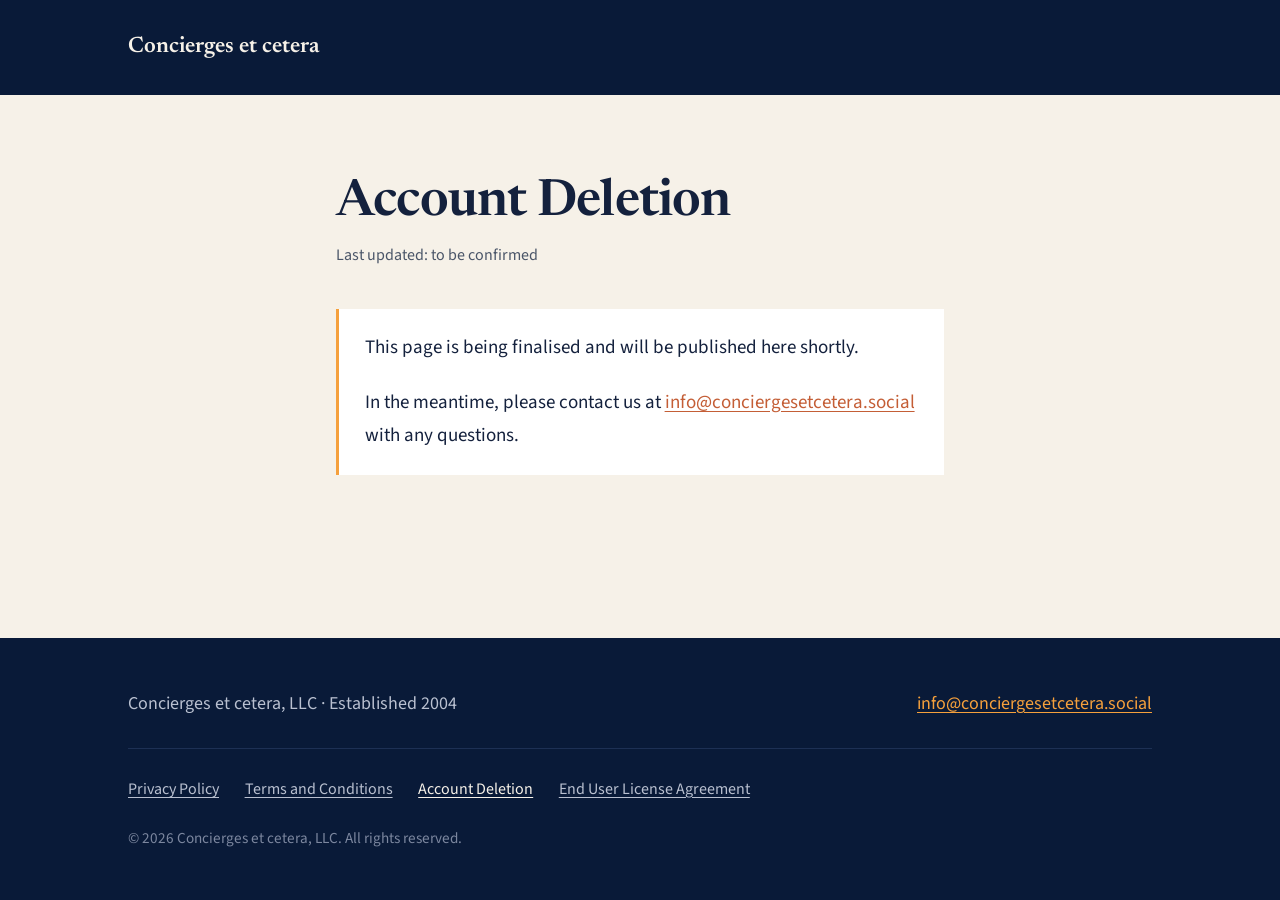
==== account-deletion/index.html @ a3c298a4 "Add legal pages: Privacy Policy, Terms and Conditions, Account Deletion, and End User License Agreem" ====
<!DOCTYPE html>
<html lang="en">
<head>
<meta charset="utf-8">
<meta name="viewport" content="width=device-width, initial-scale=1">
<title>Account Deletion — Concierges et cetera</title>
<meta name="description" content="How to delete your Boomers Thrive65 account and the data associated with it.">
<link rel="canonical" href="https://conciergesetcetera.social/account-deletion/">
<!-- PLACEHOLDER: remove this noindex line when the final content goes in. -->
<meta name="robots" content="noindex">

<link rel="icon" href="/assets/favicon.ico" sizes="any">
<link rel="icon" href="/assets/favicon-32.png" type="image/png">
<link rel="apple-touch-icon" href="/assets/apple-touch-icon.png">

<link rel="preconnect" href="https://fonts.googleapis.com">
<link rel="preconnect" href="https://fonts.gstatic.com" crossorigin>
<link href="https://fonts.googleapis.com/css2?family=Newsreader:opsz,wght@6..72,600&family=Source+Sans+3:wght@400;600;700&display=swap" rel="stylesheet">
<link rel="stylesheet" href="/assets/legal.css">
</head>
<body>

<header class="site-head">
  <div class="wrap"><a href="/">Concierges et cetera</a></div>
</header>

<main class="doc">
  <div class="wrap doc-inner">
    <h1>Account Deletion</h1>
    <p class="updated">Last updated: to be confirmed</p>

    <!-- ============ PLACEHOLDER — replace this block with the final content ============ -->
    <div class="pending">
      <p>This page is being finalised and will be published here shortly.</p>
      <p>In the meantime, please contact us at
         <a href="mailto:info@conciergesetcetera.social">info@conciergesetcetera.social</a> with any questions.</p>
    </div>
    <!-- ================================ END PLACEHOLDER ================================ -->

  </div>
</main>

<footer>
  <div class="wrap">
    <div class="foot-main">
      <div>Concierges et cetera, LLC &middot; Established 2004</div>
      <div><a href="mailto:info@conciergesetcetera.social">info@conciergesetcetera.social</a></div>
    </div>
    <ul class="legal-links">
        <li><a href="/privacy-policy/">Privacy Policy</a></li>
        <li><a href="/terms-and-conditions/">Terms and Conditions</a></li>
        <li><a href="/account-deletion/" aria-current="page">Account Deletion</a></li>
        <li><a href="/eula/">End User License Agreement</a></li>
    </ul>
    <div class="fine">&copy; <span id="yr">2026</span> Concierges et cetera, LLC. All rights reserved.</div>
  </div>
</footer>

<script>document.getElementById('yr').textContent = new Date().getFullYear();</script>
</body>
</html>
---- assets/legal.css ----
/* Shared styles for the policy pages. Colours match index.html. */
:root{
  --navy:#091A38; --navy-line:#1D3054; --amber:#F5A03C; --rust:#C45E36;
  --cream:#F6F1E8; --stone:#B9C0D0; --ink:#14213D; --ink-soft:#4A5568;
  --pad:clamp(1.5rem, 5vw, 4rem);
}
*,*::before,*::after{ box-sizing:border-box; }
html{ -webkit-text-size-adjust:100%; }
body{
  margin:0; background:var(--cream); color:var(--ink);
  font-family:"Source Sans 3", system-ui, -apple-system, "Segoe UI", sans-serif;
  font-size:1.1875rem; line-height:1.75; -webkit-font-smoothing:antialiased;
  /* keep the footer at the bottom when a page is short */
  min-height:100vh; display:flex; flex-direction:column;
}
main{ flex:1; }
a{ color:var(--rust); text-underline-offset:3px; }
:focus-visible{ outline:3px solid var(--amber); outline-offset:3px; border-radius:2px; }
.wrap{ width:min(72rem, 100%); margin-inline:auto; padding-inline:var(--pad); }

/* Header */
.site-head{ background:var(--navy); padding-block:1.4rem; }
.site-head a{
  display:inline-block; padding-block:.35rem;
  font-family:Newsreader, Georgia, serif; font-weight:600;
  font-size:1.4rem; color:var(--cream); text-decoration:none;
}

/* Document body — sized for long legal text */
.doc{ padding-block:clamp(3rem, 8vw, 5rem) clamp(4rem, 10vw, 6rem); }
.doc-inner{ max-width:46rem; }
.doc h1{
  font-family:Newsreader, Georgia, serif; font-weight:600;
  font-size:clamp(2.2rem, 5vw, 3.2rem); line-height:1.1;
  letter-spacing:-.015em; margin:0 0 .6rem;
}
.doc .updated{ color:var(--ink-soft); font-size:1rem; margin:0 0 2.5rem; }
.doc h2{
  font-family:Newsreader, Georgia, serif; font-weight:600;
  font-size:1.6rem; line-height:1.2; margin:2.75rem 0 .75rem;
}
.doc h3{ font-size:1.2rem; font-weight:700; margin:2rem 0 .5rem; }
.doc p, .doc li{ max-width:65ch; }
.doc p{ margin:0 0 1.1em; }
.doc ul, .doc ol{ padding-left:1.3rem; margin:0 0 1.2em; }
.doc li{ margin-bottom:.4em; }
.doc table{ width:100%; border-collapse:collapse; margin:1rem 0 1.5rem; font-size:1rem; }
.doc th, .doc td{ text-align:left; padding:.6rem .75rem; border-bottom:1px solid rgba(20,33,61,.15); vertical-align:top; }
.doc .table-scroll{ overflow-x:auto; }

/* Placeholder notice — delete with the placeholder text */
.pending{
  background:#fff; border-left:3px solid var(--amber);
  padding:1.4rem 1.6rem; margin:0; max-width:46rem;
}
.pending p:last-child{ margin-bottom:0; }

/* Footer */
footer{ background:var(--navy); color:var(--stone); padding-block:2.75rem 3rem; }
.foot-main{
  display:flex; flex-wrap:wrap; justify-content:space-between; align-items:baseline;
  gap:.75rem 2rem; font-size:1.125rem;
}
footer a{ color:var(--amber); display:inline-block; padding-block:.4rem; }
.legal-links{
  display:flex; flex-wrap:wrap; gap:.25rem 1.6rem;
  list-style:none; margin:1.4rem 0 0; padding:1.2rem 0 0;
  border-top:1px solid var(--navy-line); font-size:1rem;
}
.legal-links a{ color:var(--stone); }
.legal-links a:hover, .legal-links a[aria-current="page"]{ color:var(--cream); }
.fine{ margin-top:1rem; font-size:.95rem; color:#7C879F; }
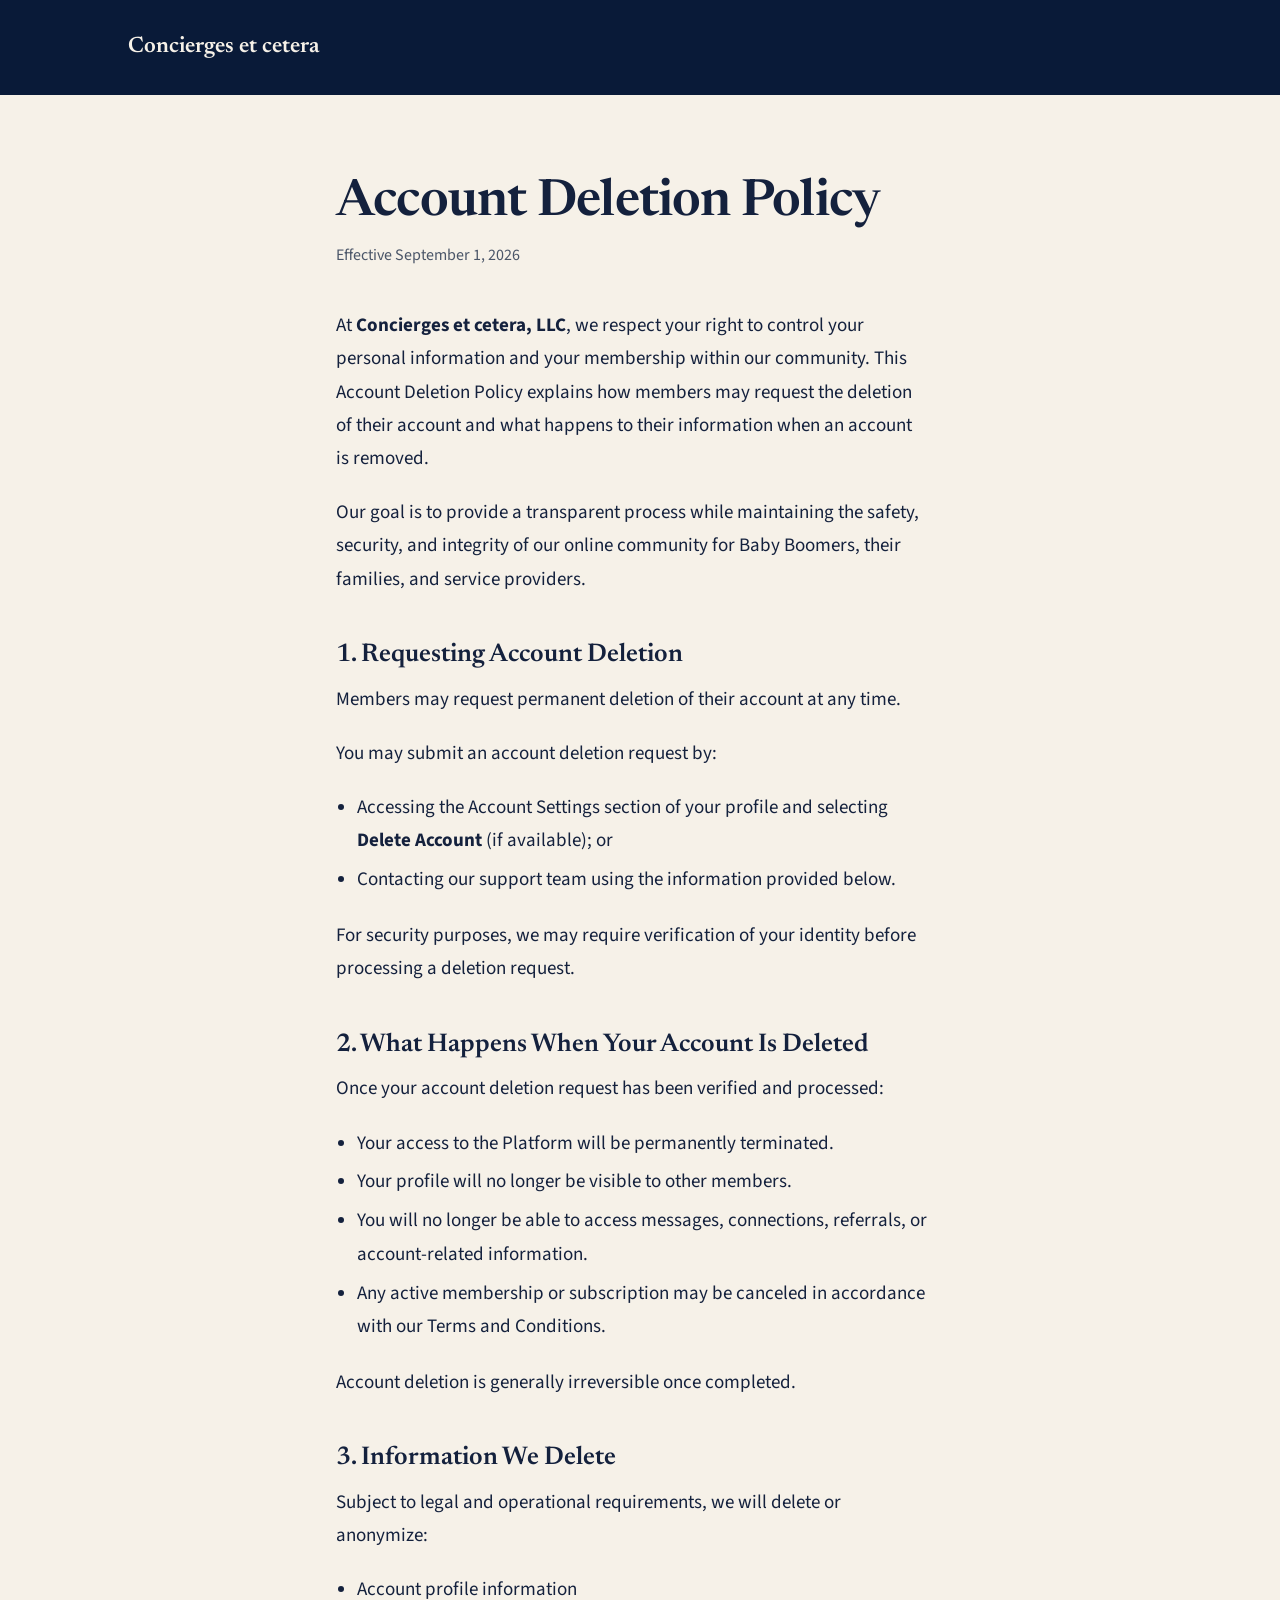
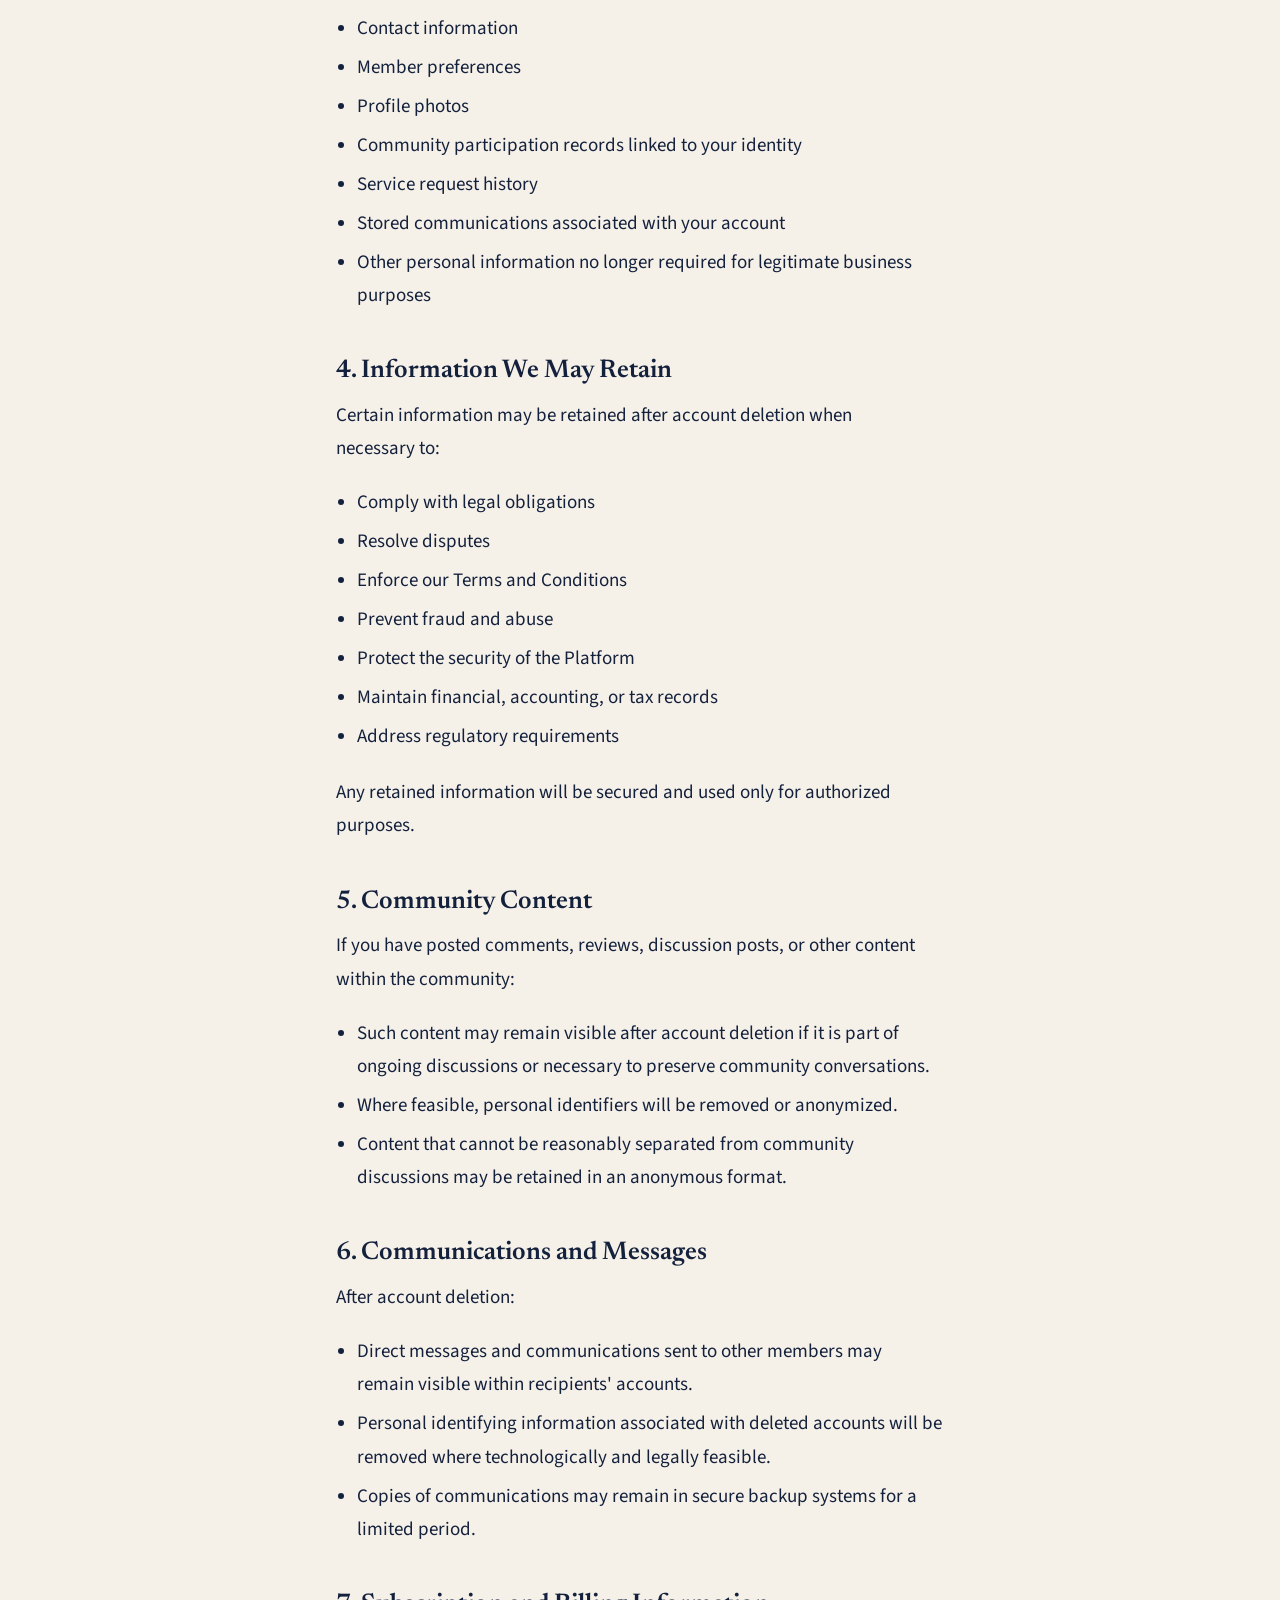
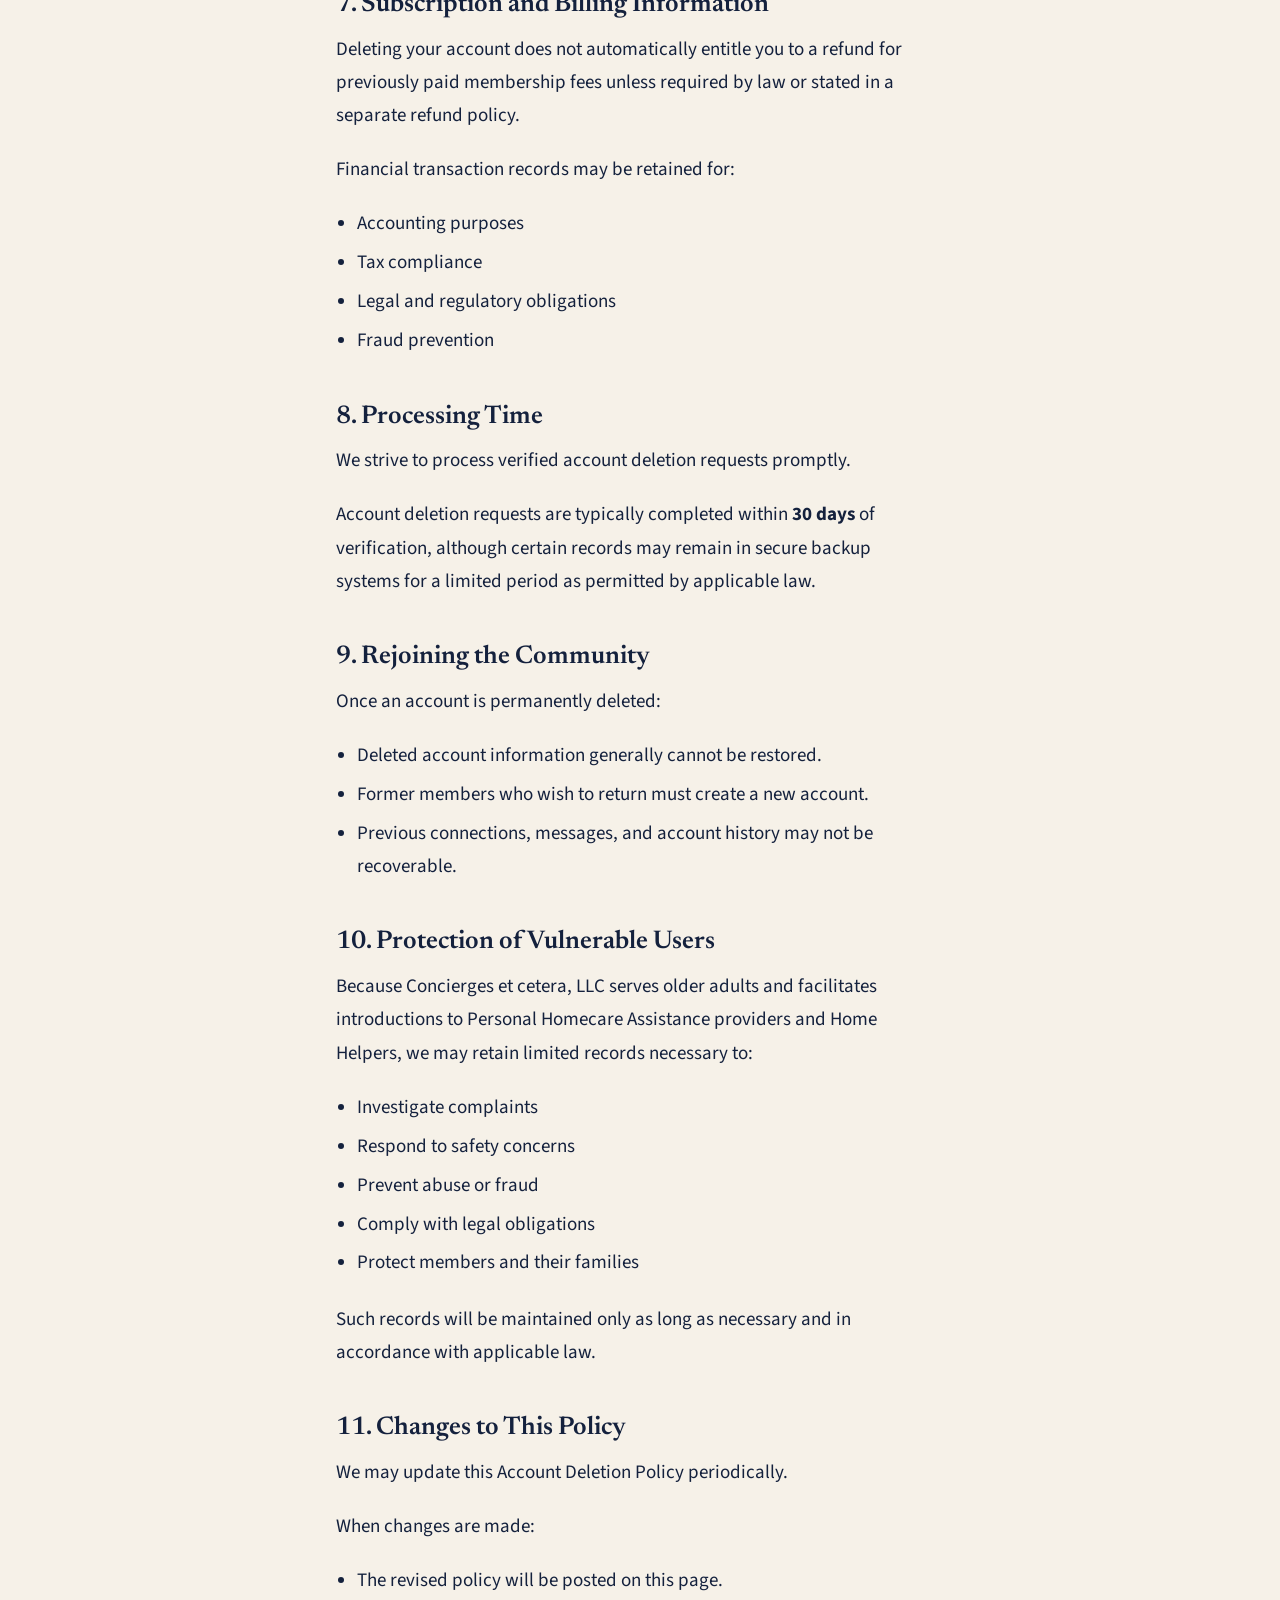
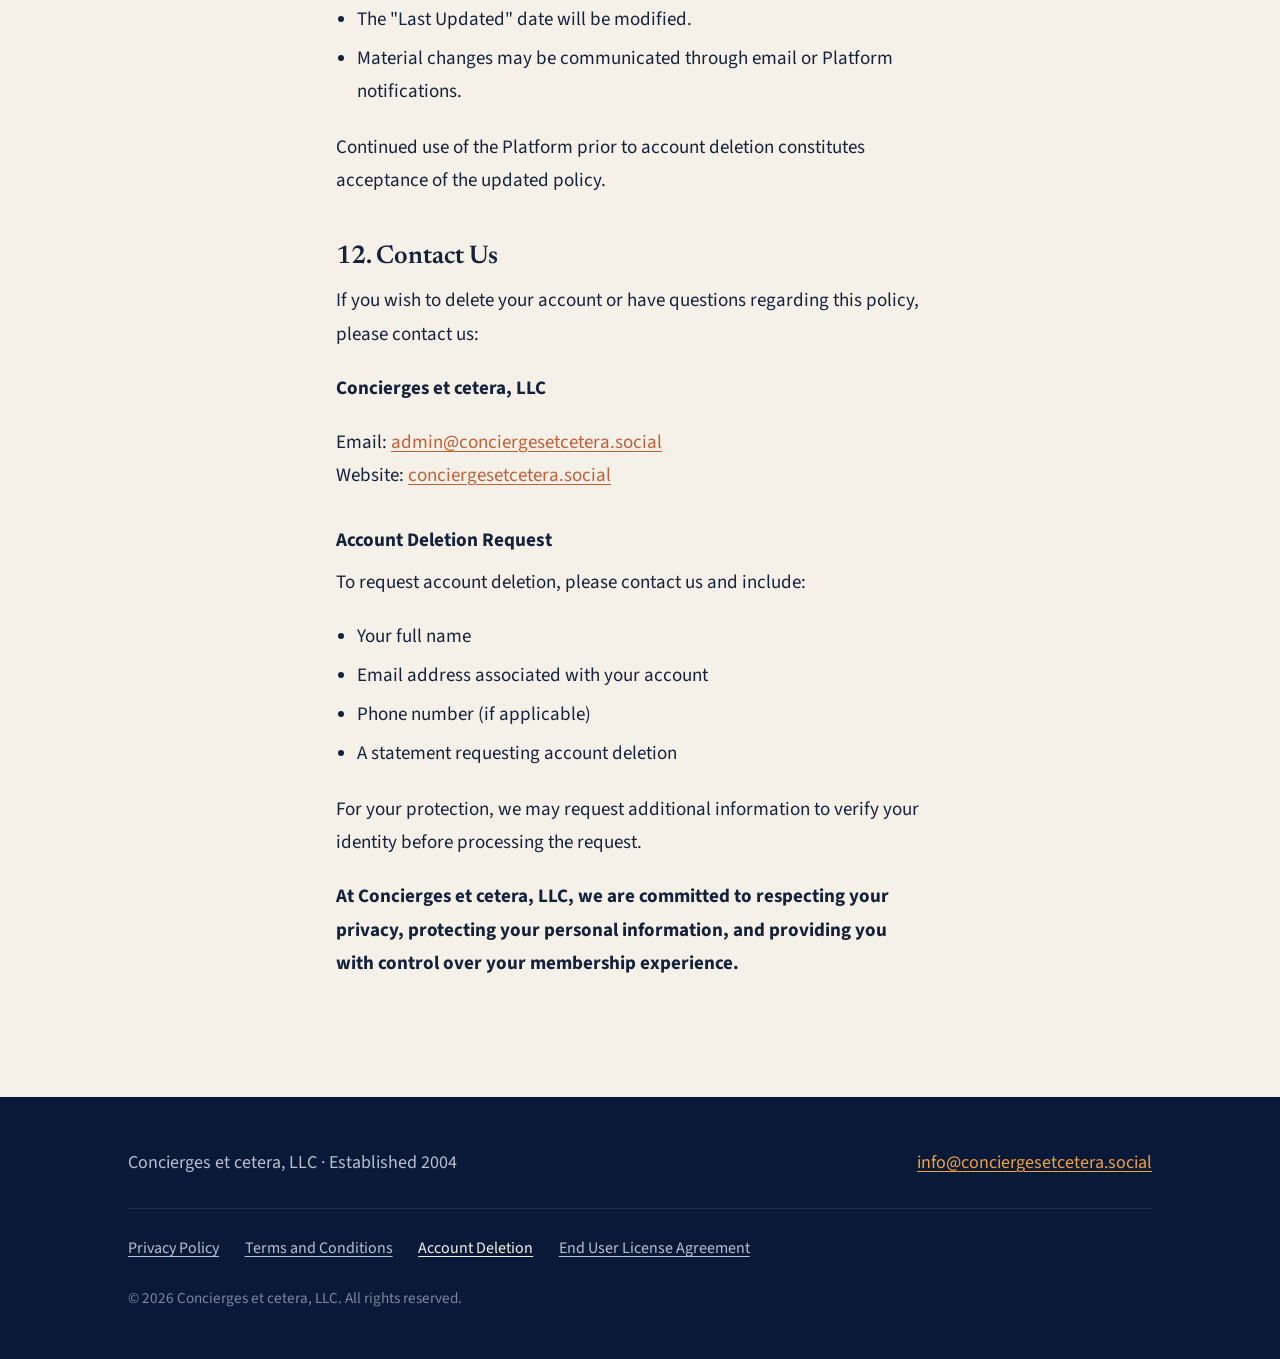
==== commit c852499d: "Update legal documents and styles for Concierges et cetera platform - Revised the End User License A" ====
--- a/account-deletion/index.html
+++ b/account-deletion/index.html
@@ -3,11 +3,9 @@
 <head>
 <meta charset="utf-8">
 <meta name="viewport" content="width=device-width, initial-scale=1">
-<title>Account Deletion — Concierges et cetera</title>
+<title>Account Deletion Policy — Concierges et cetera</title>
 <meta name="description" content="How to delete your Boomers Thrive65 account and the data associated with it.">
 <link rel="canonical" href="https://conciergesetcetera.social/account-deletion/">
-<!-- PLACEHOLDER: remove this noindex line when the final content goes in. -->
-<meta name="robots" content="noindex">
 
 <link rel="icon" href="/assets/favicon.ico" sizes="any">
 <link rel="icon" href="/assets/favicon-32.png" type="image/png">
@@ -26,16 +24,118 @@
 
 <main class="doc">
   <div class="wrap doc-inner">
-    <h1>Account Deletion</h1>
-    <p class="updated">Last updated: to be confirmed</p>
+    <h1>Account Deletion Policy</h1>
+    <p class="updated">Effective September 1, 2026</p>
 
-    <!-- ============ PLACEHOLDER — replace this block with the final content ============ -->
-    <div class="pending">
-      <p>This page is being finalised and will be published here shortly.</p>
-      <p>In the meantime, please contact us at
-         <a href="mailto:info@conciergesetcetera.social">info@conciergesetcetera.social</a> with any questions.</p>
-    </div>
-    <!-- ================================ END PLACEHOLDER ================================ -->
+    <p>At <strong>Concierges et cetera, LLC</strong>, we respect your right to control your personal information and your membership within our community. This Account Deletion Policy explains how members may request the deletion of their account and what happens to their information when an account is removed.</p>
+<p>Our goal is to provide a transparent process while maintaining the safety, security, and integrity of our online community for Baby Boomers, their families, and service providers.</p>
+<h2>1. Requesting Account Deletion</h2>
+<p>Members may request permanent deletion of their account at any time.</p>
+<p>You may submit an account deletion request by:</p>
+<ul>
+<li><p>Accessing the Account Settings section of your profile and selecting <strong>Delete Account</strong> (if available); or</p></li>
+<li><p>Contacting our support team using the information provided below.</p></li>
+</ul>
+<p>For security purposes, we may require verification of your identity before processing a deletion request.</p>
+<h2>2. What Happens When Your Account Is Deleted</h2>
+<p>Once your account deletion request has been verified and processed:</p>
+<ul>
+<li><p>Your access to the Platform will be permanently terminated.</p></li>
+<li><p>Your profile will no longer be visible to other members.</p></li>
+<li><p>You will no longer be able to access messages, connections, referrals, or account-related information.</p></li>
+<li><p>Any active membership or subscription may be canceled in accordance with our Terms and Conditions.</p></li>
+</ul>
+<p>Account deletion is generally irreversible once completed.</p>
+<h2>3. Information We Delete</h2>
+<p>Subject to legal and operational requirements, we will delete or anonymize:</p>
+<ul>
+<li><p>Account profile information</p></li>
+<li><p>Contact information</p></li>
+<li><p>Member preferences</p></li>
+<li><p>Profile photos</p></li>
+<li><p>Community participation records linked to your identity</p></li>
+<li><p>Service request history</p></li>
+<li><p>Stored communications associated with your account</p></li>
+<li><p>Other personal information no longer required for legitimate business purposes</p></li>
+</ul>
+<h2>4. Information We May Retain</h2>
+<p>Certain information may be retained after account deletion when necessary to:</p>
+<ul>
+<li><p>Comply with legal obligations</p></li>
+<li><p>Resolve disputes</p></li>
+<li><p>Enforce our Terms and Conditions</p></li>
+<li><p>Prevent fraud and abuse</p></li>
+<li><p>Protect the security of the Platform</p></li>
+<li><p>Maintain financial, accounting, or tax records</p></li>
+<li><p>Address regulatory requirements</p></li>
+</ul>
+<p>Any retained information will be secured and used only for authorized purposes.</p>
+<h2>5. Community Content</h2>
+<p>If you have posted comments, reviews, discussion posts, or other content within the community:</p>
+<ul>
+<li><p>Such content may remain visible after account deletion if it is part of ongoing discussions or necessary to preserve community conversations.</p></li>
+<li><p>Where feasible, personal identifiers will be removed or anonymized.</p></li>
+<li><p>Content that cannot be reasonably separated from community discussions may be retained in an anonymous format.</p></li>
+</ul>
+<h2>6. Communications and Messages</h2>
+<p>After account deletion:</p>
+<ul>
+<li><p>Direct messages and communications sent to other members may remain visible within recipients' accounts.</p></li>
+<li><p>Personal identifying information associated with deleted accounts will be removed where technologically and legally feasible.</p></li>
+<li><p>Copies of communications may remain in secure backup systems for a limited period.</p></li>
+</ul>
+<h2>7. Subscription and Billing Information</h2>
+<p>Deleting your account does not automatically entitle you to a refund for previously paid membership fees unless required by law or stated in a separate refund policy.</p>
+<p>Financial transaction records may be retained for:</p>
+<ul>
+<li><p>Accounting purposes</p></li>
+<li><p>Tax compliance</p></li>
+<li><p>Legal and regulatory obligations</p></li>
+<li><p>Fraud prevention</p></li>
+</ul>
+<h2>8. Processing Time</h2>
+<p>We strive to process verified account deletion requests promptly.</p>
+<p>Account deletion requests are typically completed within <strong>30 days</strong> of verification, although certain records may remain in secure backup systems for a limited period as permitted by applicable law.</p>
+<h2>9. Rejoining the Community</h2>
+<p>Once an account is permanently deleted:</p>
+<ul>
+<li><p>Deleted account information generally cannot be restored.</p></li>
+<li><p>Former members who wish to return must create a new account.</p></li>
+<li><p>Previous connections, messages, and account history may not be recoverable.</p></li>
+</ul>
+<h2>10. Protection of Vulnerable Users</h2>
+<p>Because Concierges et cetera, LLC serves older adults and facilitates introductions to Personal Homecare Assistance providers and Home Helpers, we may retain limited records necessary to:</p>
+<ul>
+<li><p>Investigate complaints</p></li>
+<li><p>Respond to safety concerns</p></li>
+<li><p>Prevent abuse or fraud</p></li>
+<li><p>Comply with legal obligations</p></li>
+<li><p>Protect members and their families</p></li>
+</ul>
+<p>Such records will be maintained only as long as necessary and in accordance with applicable law.</p>
+<h2>11. Changes to This Policy</h2>
+<p>We may update this Account Deletion Policy periodically.</p>
+<p>When changes are made:</p>
+<ul>
+<li><p>The revised policy will be posted on this page.</p></li>
+<li><p>The "Last Updated" date will be modified.</p></li>
+<li><p>Material changes may be communicated through email or Platform notifications.</p></li>
+</ul>
+<p>Continued use of the Platform prior to account deletion constitutes acceptance of the updated policy.</p>
+<h2>12. Contact Us</h2>
+<p>If you wish to delete your account or have questions regarding this policy, please contact us:</p>
+<p><strong>Concierges et cetera, LLC</strong></p>
+<p>Email: <a href="mailto:admin@conciergesetcetera.social">admin@conciergesetcetera.social</a><br/>Website: <a href="https://conciergesetcetera.social/">conciergesetcetera.social</a></p>
+<h3>Account Deletion Request</h3>
+<p>To request account deletion, please contact us and include:</p>
+<ul>
+<li><p>Your full name</p></li>
+<li><p>Email address associated with your account</p></li>
+<li><p>Phone number (if applicable)</p></li>
+<li><p>A statement requesting account deletion</p></li>
+</ul>
+<p>For your protection, we may request additional information to verify your identity before processing the request.</p>
+<p><strong>At Concierges et cetera, LLC, we are committed to respecting your privacy, protecting your personal information, and providing you with control over your membership experience.</strong></p>
 
   </div>
 </main>
@@ -58,4 +158,4 @@
 
 <script>document.getElementById('yr').textContent = new Date().getFullYear();</script>
 </body>
-</html>
+</html>
--- a/assets/legal.css
+++ b/assets/legal.css
@@ -43,7 +43,8 @@
 .doc p, .doc li{ max-width:65ch; }
 .doc p{ margin:0 0 1.1em; }
 .doc ul, .doc ol{ padding-left:1.3rem; margin:0 0 1.2em; }
-.doc li{ margin-bottom:.4em; }
+.doc li{ margin-bottom:.3em; }
+.doc li > p{ margin:0; }        /* Word exports list items as paragraphs */
 .doc table{ width:100%; border-collapse:collapse; margin:1rem 0 1.5rem; font-size:1rem; }
 .doc th, .doc td{ text-align:left; padding:.6rem .75rem; border-bottom:1px solid rgba(20,33,61,.15); vertical-align:top; }
 .doc .table-scroll{ overflow-x:auto; }
@@ -69,4 +70,4 @@
 }
 .legal-links a{ color:var(--stone); }
 .legal-links a:hover, .legal-links a[aria-current="page"]{ color:var(--cream); }
-.fine{ margin-top:1rem; font-size:.95rem; color:#7C879F; }
+.fine{ margin-top:1rem; font-size:.95rem; color:#7C879F; }
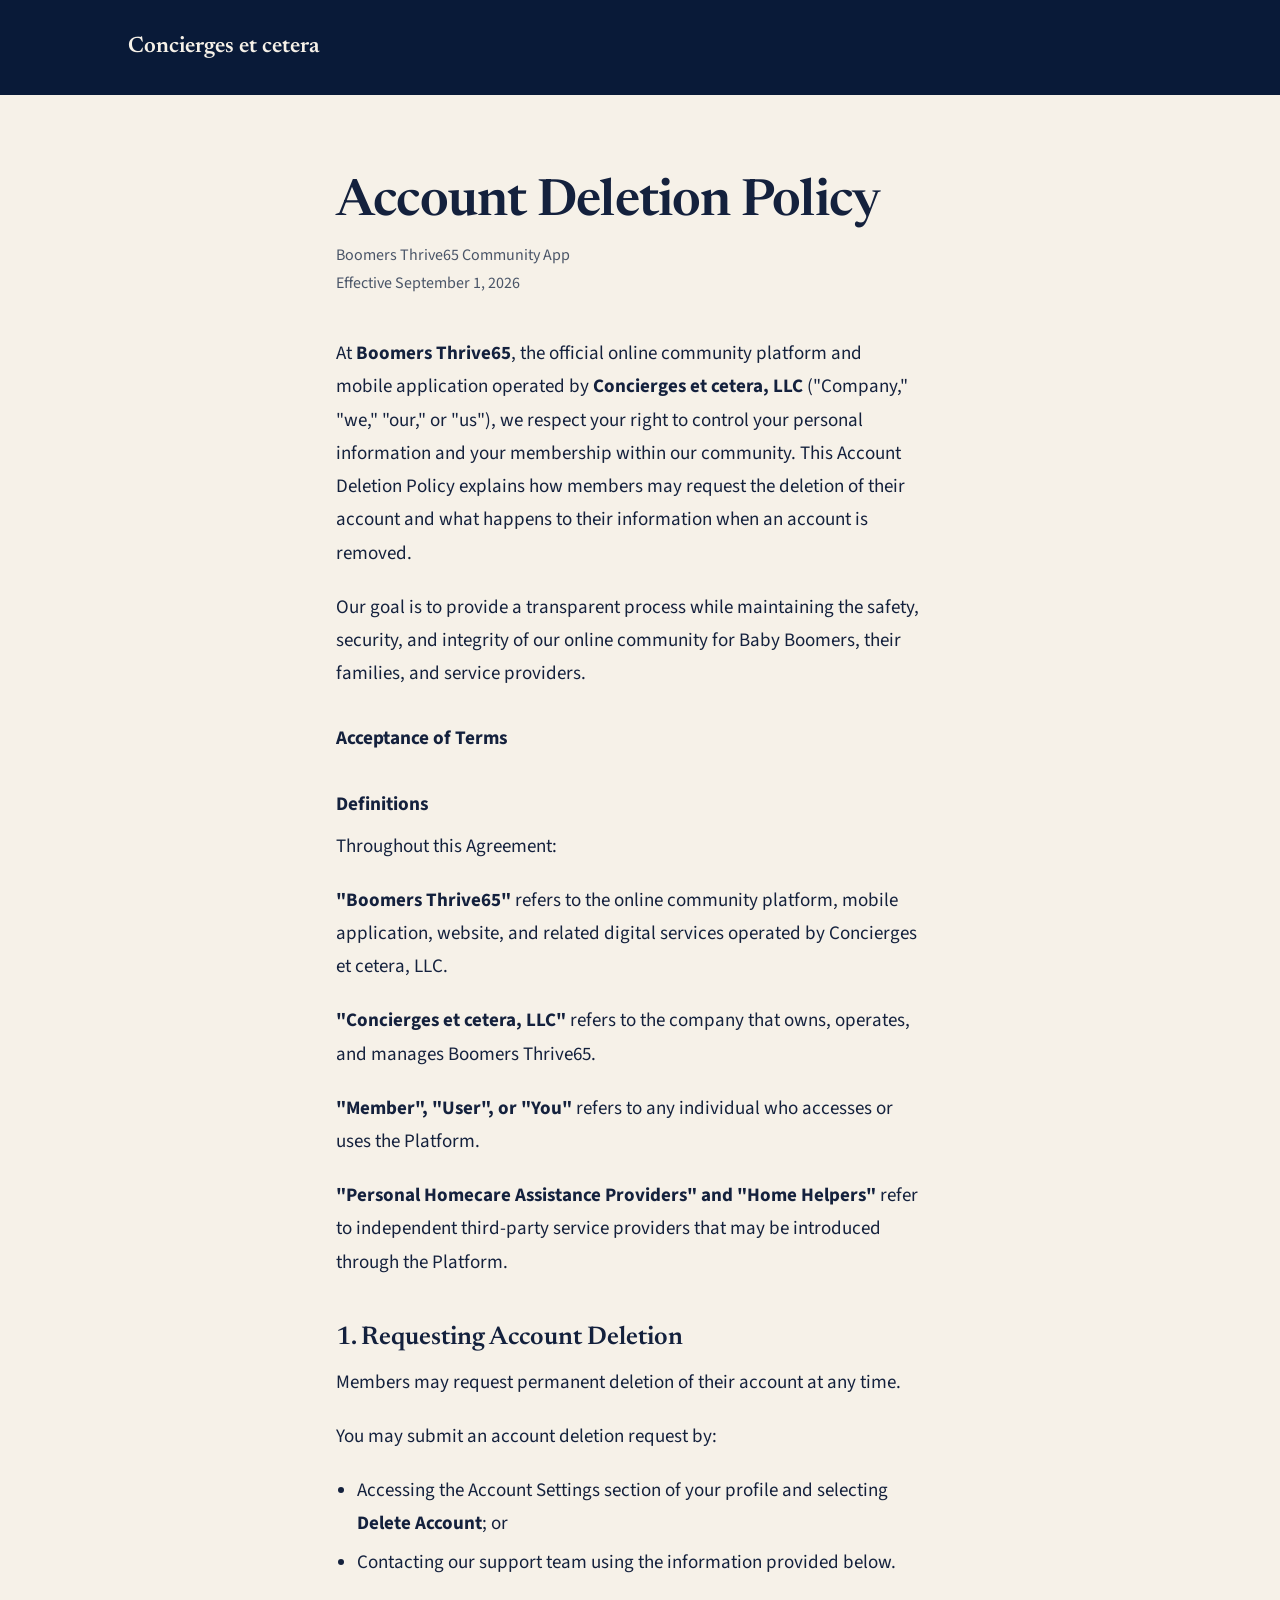
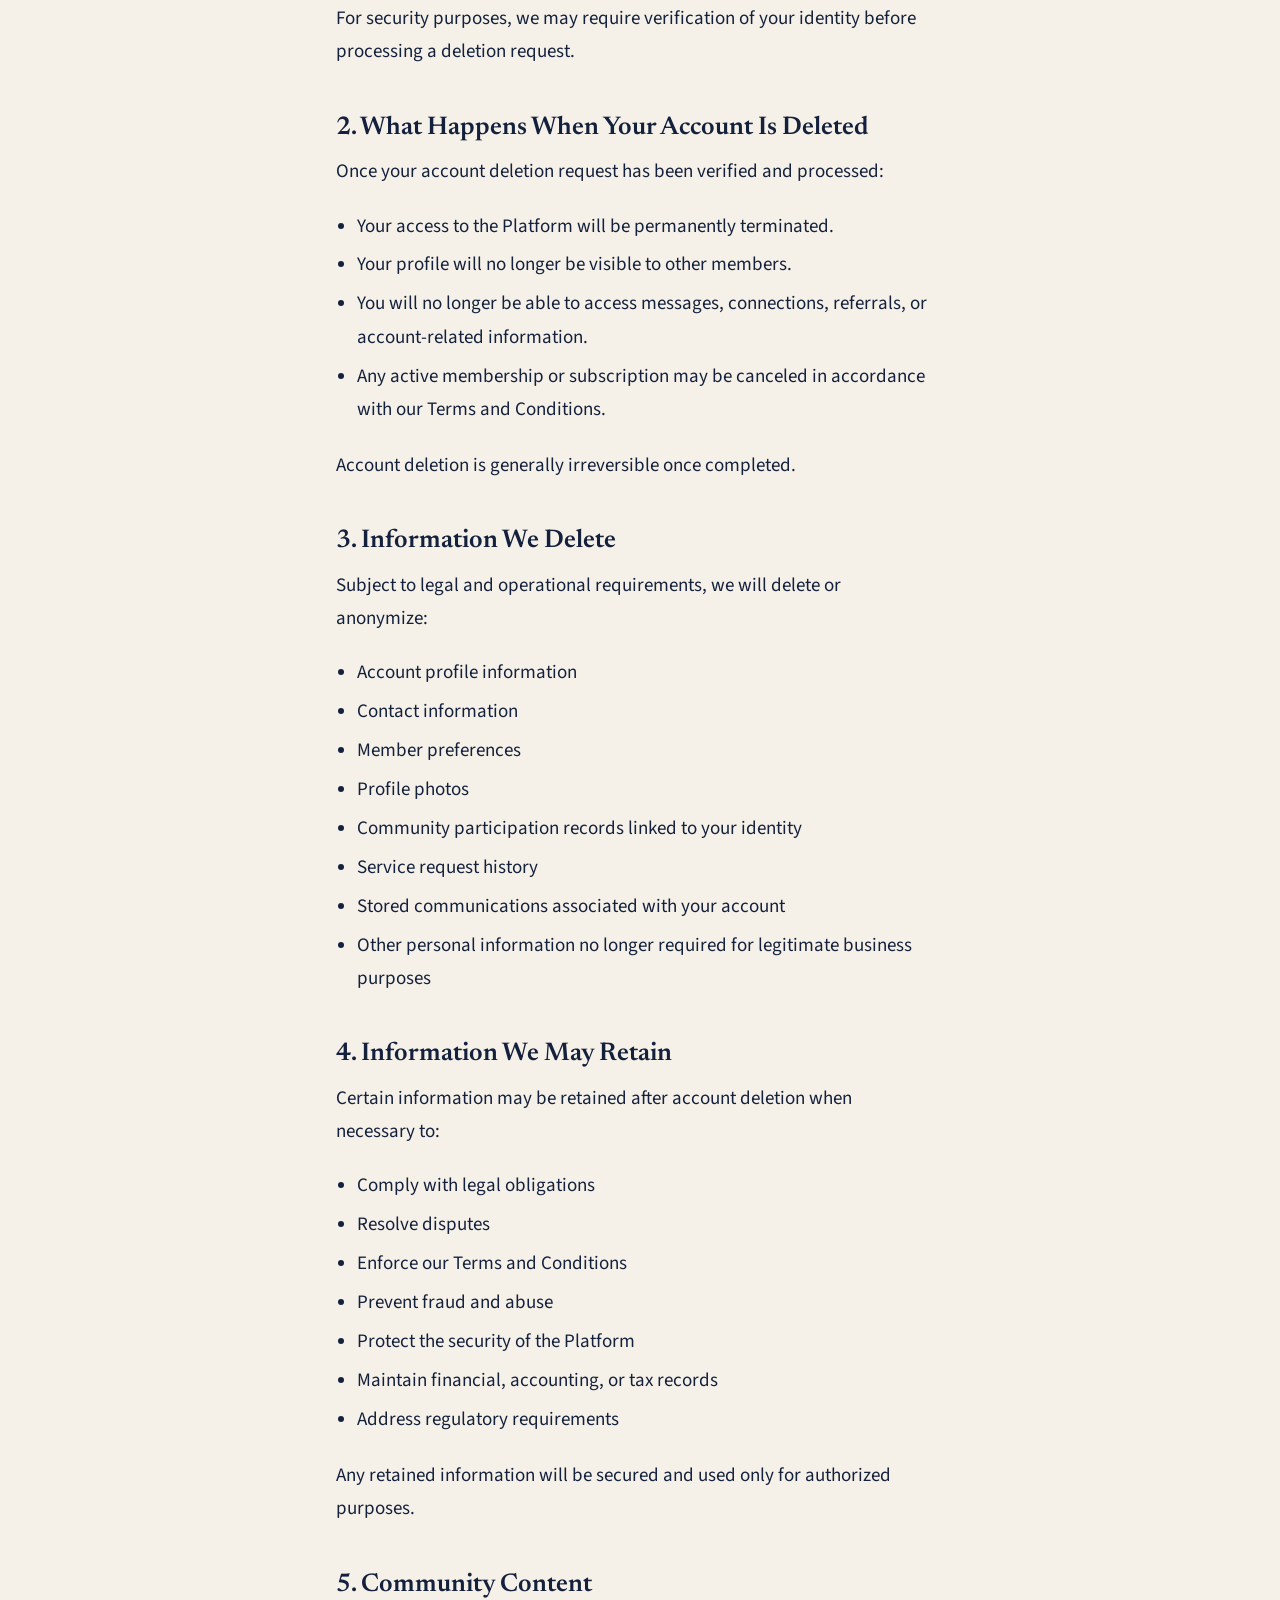
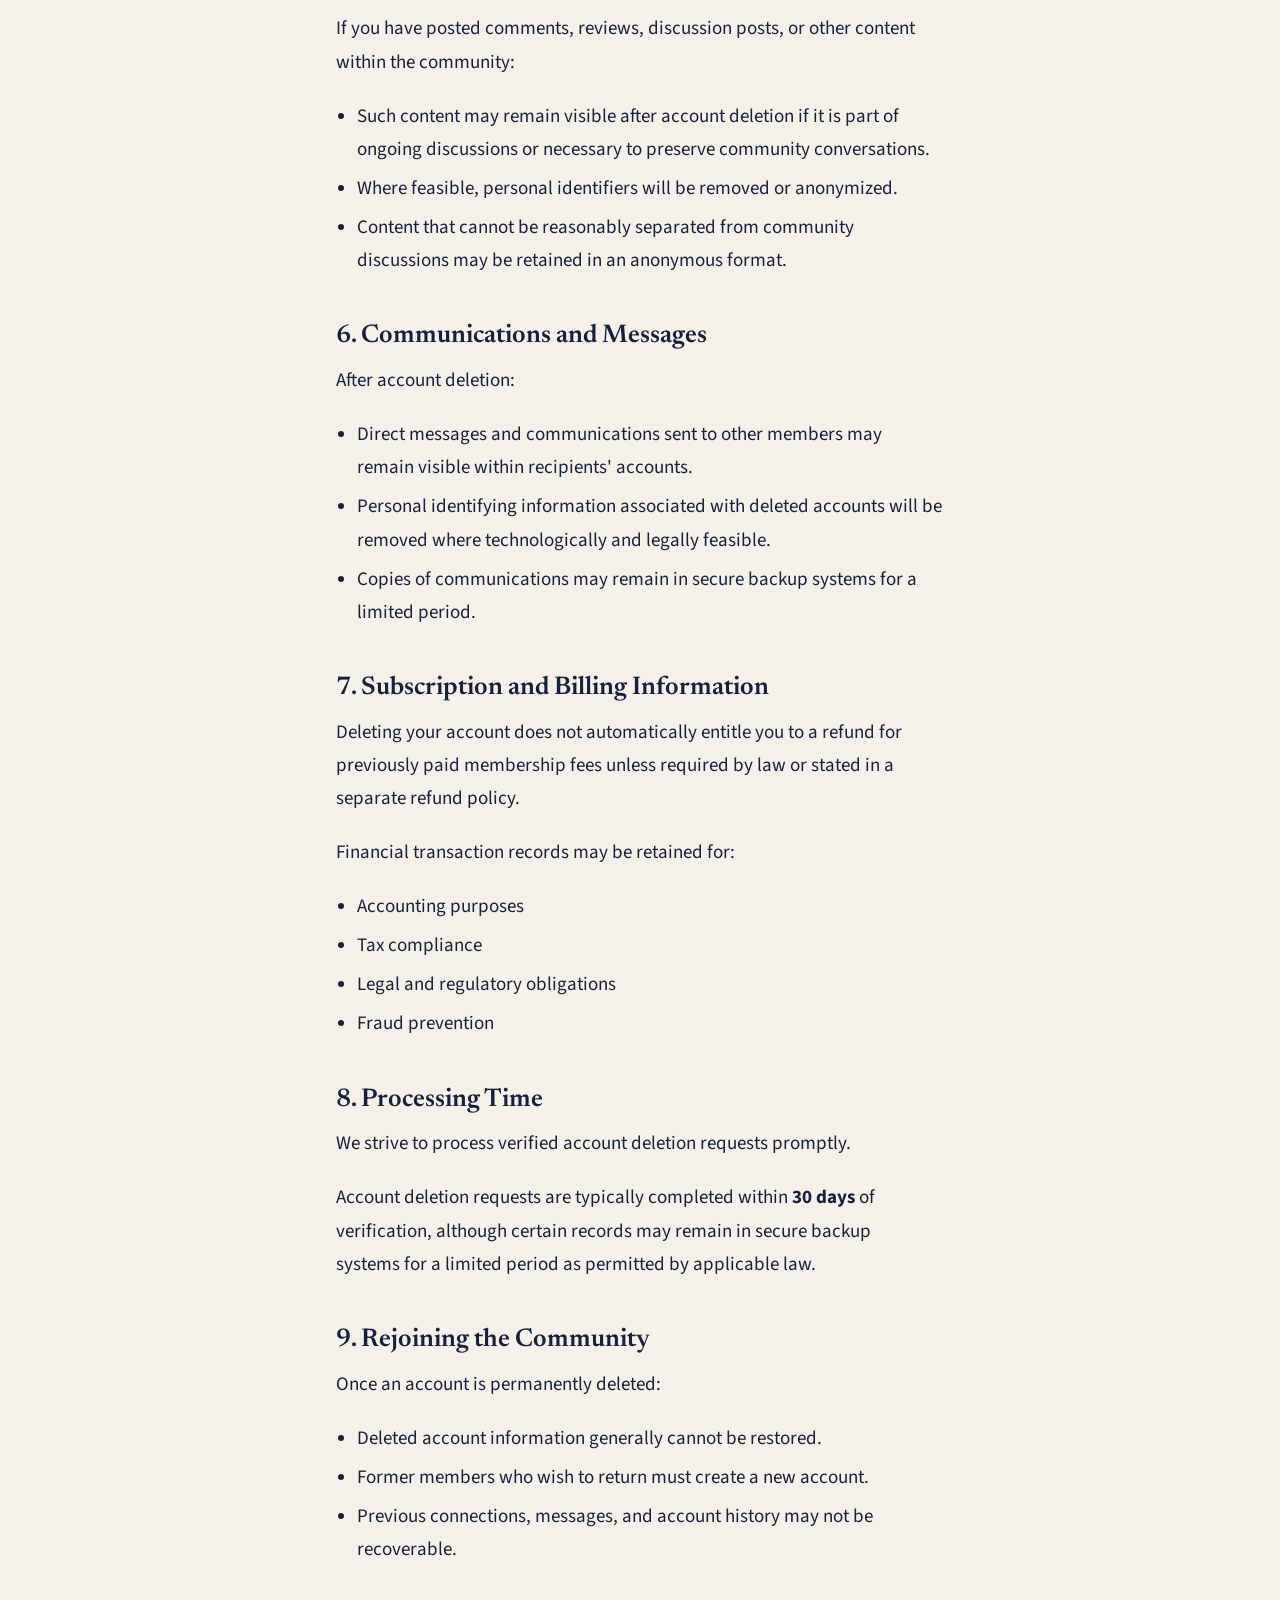
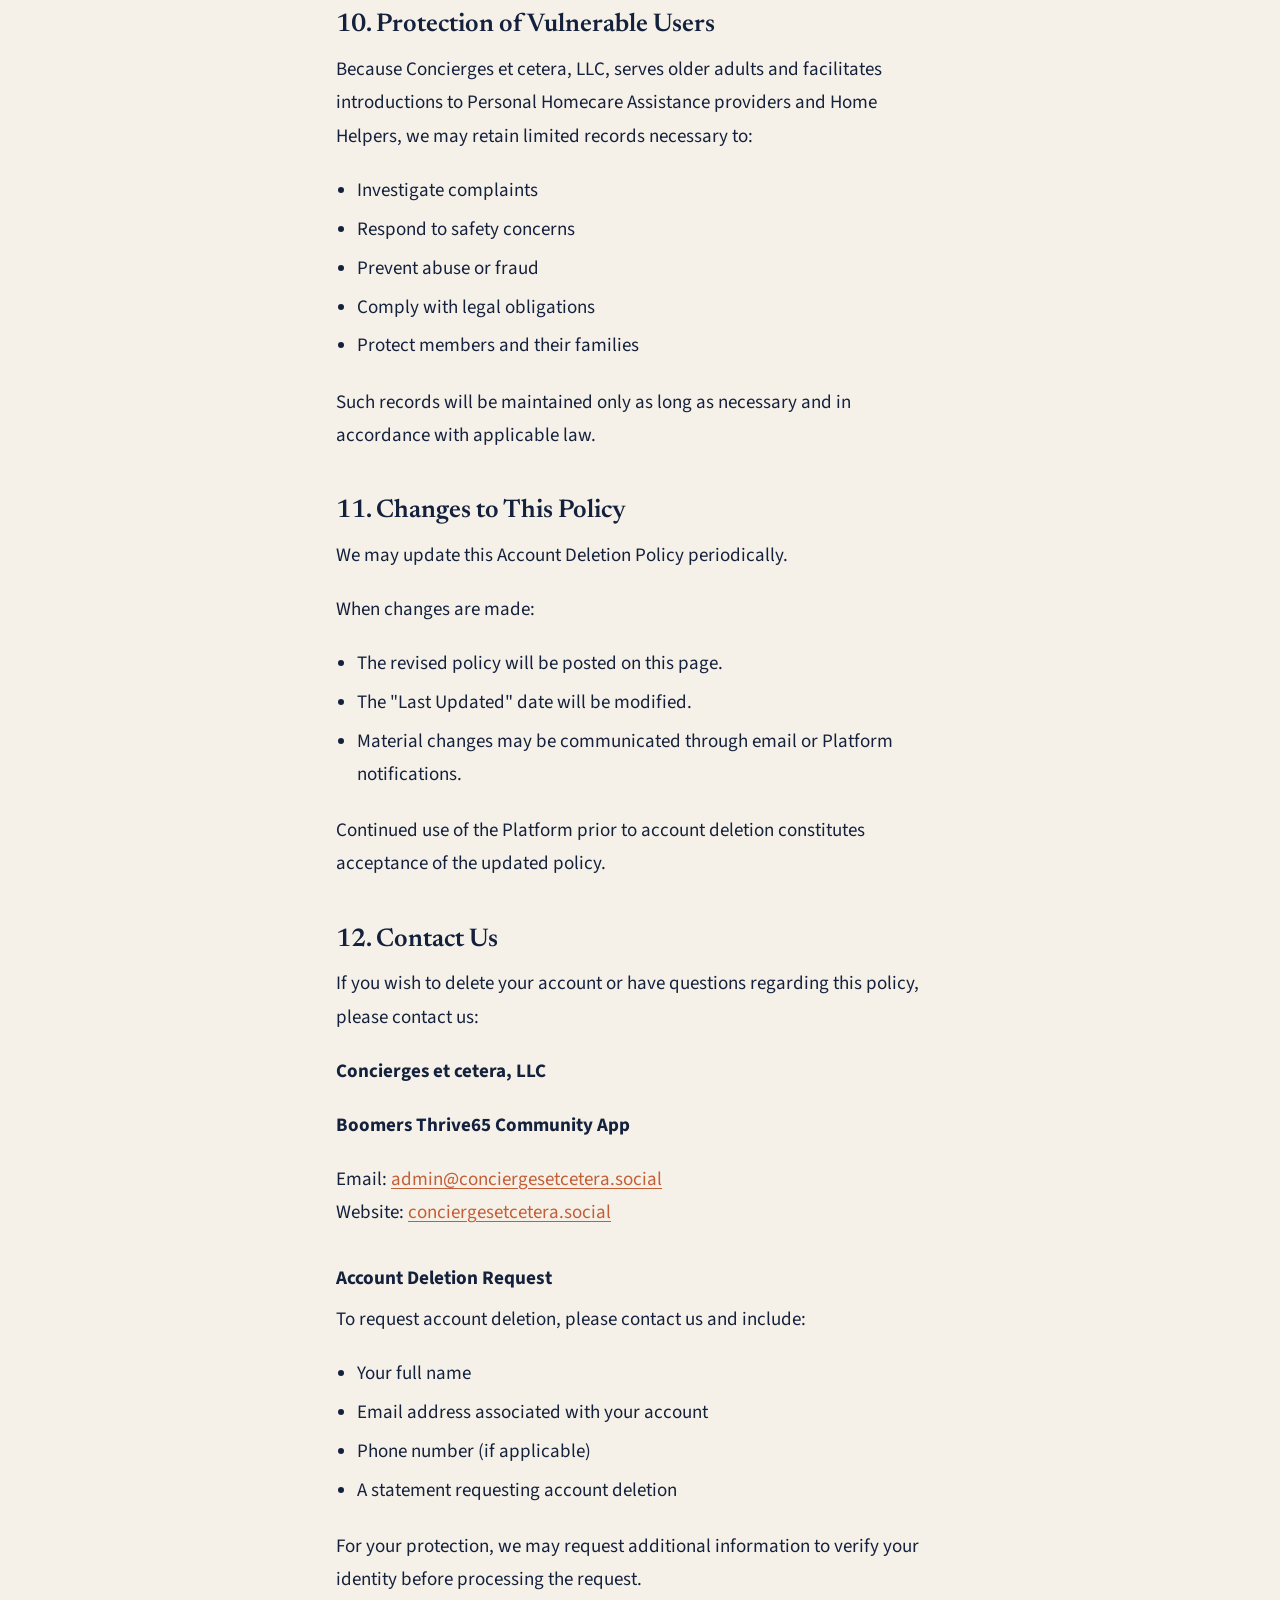
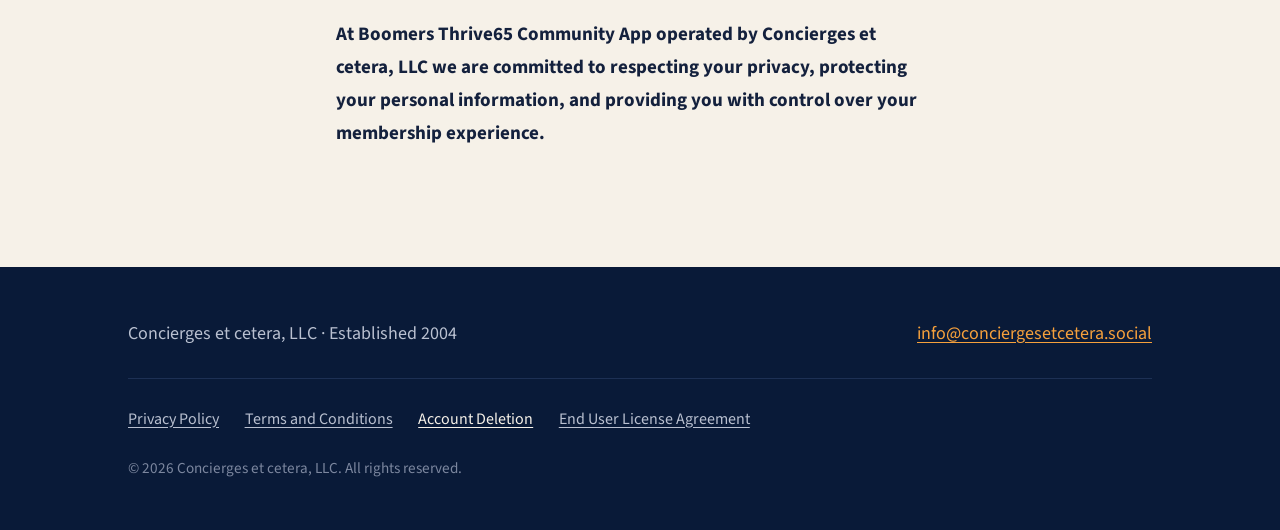
==== commit be67ed65: "Update legal documents to reflect branding changes and enhance clarity for Boomers Thrive65 Communit" ====
--- a/account-deletion/index.html
+++ b/account-deletion/index.html
@@ -25,15 +25,22 @@
 <main class="doc">
   <div class="wrap doc-inner">
     <h1>Account Deletion Policy</h1>
-    <p class="updated">Effective September 1, 2026</p>
+    <p class="updated">Boomers Thrive65 Community App<br>Effective September 1, 2026</p>
 
-    <p>At <strong>Concierges et cetera, LLC</strong>, we respect your right to control your personal information and your membership within our community. This Account Deletion Policy explains how members may request the deletion of their account and what happens to their information when an account is removed.</p>
+    <p>At <strong>Boomers Thrive65</strong>, the official online community platform and mobile application operated by <strong>Concierges et cetera, LLC</strong> ("Company," "we," "our," or "us"), we respect your right to control your personal information and your membership within our community. This Account Deletion Policy explains how members may request the deletion of their account and what happens to their information when an account is removed.</p>
 <p>Our goal is to provide a transparent process while maintaining the safety, security, and integrity of our online community for Baby Boomers, their families, and service providers.</p>
+<h3>Acceptance of Terms</h3>
+<h3>Definitions</h3>
+<p>Throughout this Agreement:</p>
+<p><strong>"Boomers Thrive65"</strong> refers to the online community platform, mobile application, website, and related digital services operated by Concierges et cetera, LLC.</p>
+<p><strong>"Concierges et cetera, LLC"</strong> refers to the company that owns, operates, and manages Boomers Thrive65.</p>
+<p><strong>"Member", "User", or "You"</strong> refers to any individual who accesses or uses the Platform.</p>
+<p><strong>"Personal Homecare Assistance Providers" and "Home Helpers"</strong> refer to independent third-party service providers that may be introduced through the Platform.</p>
 <h2>1. Requesting Account Deletion</h2>
 <p>Members may request permanent deletion of their account at any time.</p>
 <p>You may submit an account deletion request by:</p>
 <ul>
-<li><p>Accessing the Account Settings section of your profile and selecting <strong>Delete Account</strong> (if available); or</p></li>
+<li><p>Accessing the Account Settings section of your profile and selecting <strong>Delete Account</strong>; or</p></li>
 <li><p>Contacting our support team using the information provided below.</p></li>
 </ul>
 <p>For security purposes, we may require verification of your identity before processing a deletion request.</p>
@@ -104,7 +111,7 @@
 <li><p>Previous connections, messages, and account history may not be recoverable.</p></li>
 </ul>
 <h2>10. Protection of Vulnerable Users</h2>
-<p>Because Concierges et cetera, LLC serves older adults and facilitates introductions to Personal Homecare Assistance providers and Home Helpers, we may retain limited records necessary to:</p>
+<p>Because Concierges et cetera, LLC, serves older adults and facilitates introductions to Personal Homecare Assistance providers and Home Helpers, we may retain limited records necessary to:</p>
 <ul>
 <li><p>Investigate complaints</p></li>
 <li><p>Respond to safety concerns</p></li>
@@ -125,6 +132,7 @@
 <h2>12. Contact Us</h2>
 <p>If you wish to delete your account or have questions regarding this policy, please contact us:</p>
 <p><strong>Concierges et cetera, LLC</strong></p>
+<p><strong>Boomers Thrive65 Community App</strong></p>
 <p>Email: <a href="mailto:admin@conciergesetcetera.social">admin@conciergesetcetera.social</a><br/>Website: <a href="https://conciergesetcetera.social/">conciergesetcetera.social</a></p>
 <h3>Account Deletion Request</h3>
 <p>To request account deletion, please contact us and include:</p>
@@ -135,7 +143,7 @@
 <li><p>A statement requesting account deletion</p></li>
 </ul>
 <p>For your protection, we may request additional information to verify your identity before processing the request.</p>
-<p><strong>At Concierges et cetera, LLC, we are committed to respecting your privacy, protecting your personal information, and providing you with control over your membership experience.</strong></p>
+<p><strong>At Boomers Thrive65 Community App operated by Concierges et cetera, LLC we are committed to respecting your privacy, protecting your personal information, and providing you with control over your membership experience.</strong></p>
 
   </div>
 </main>
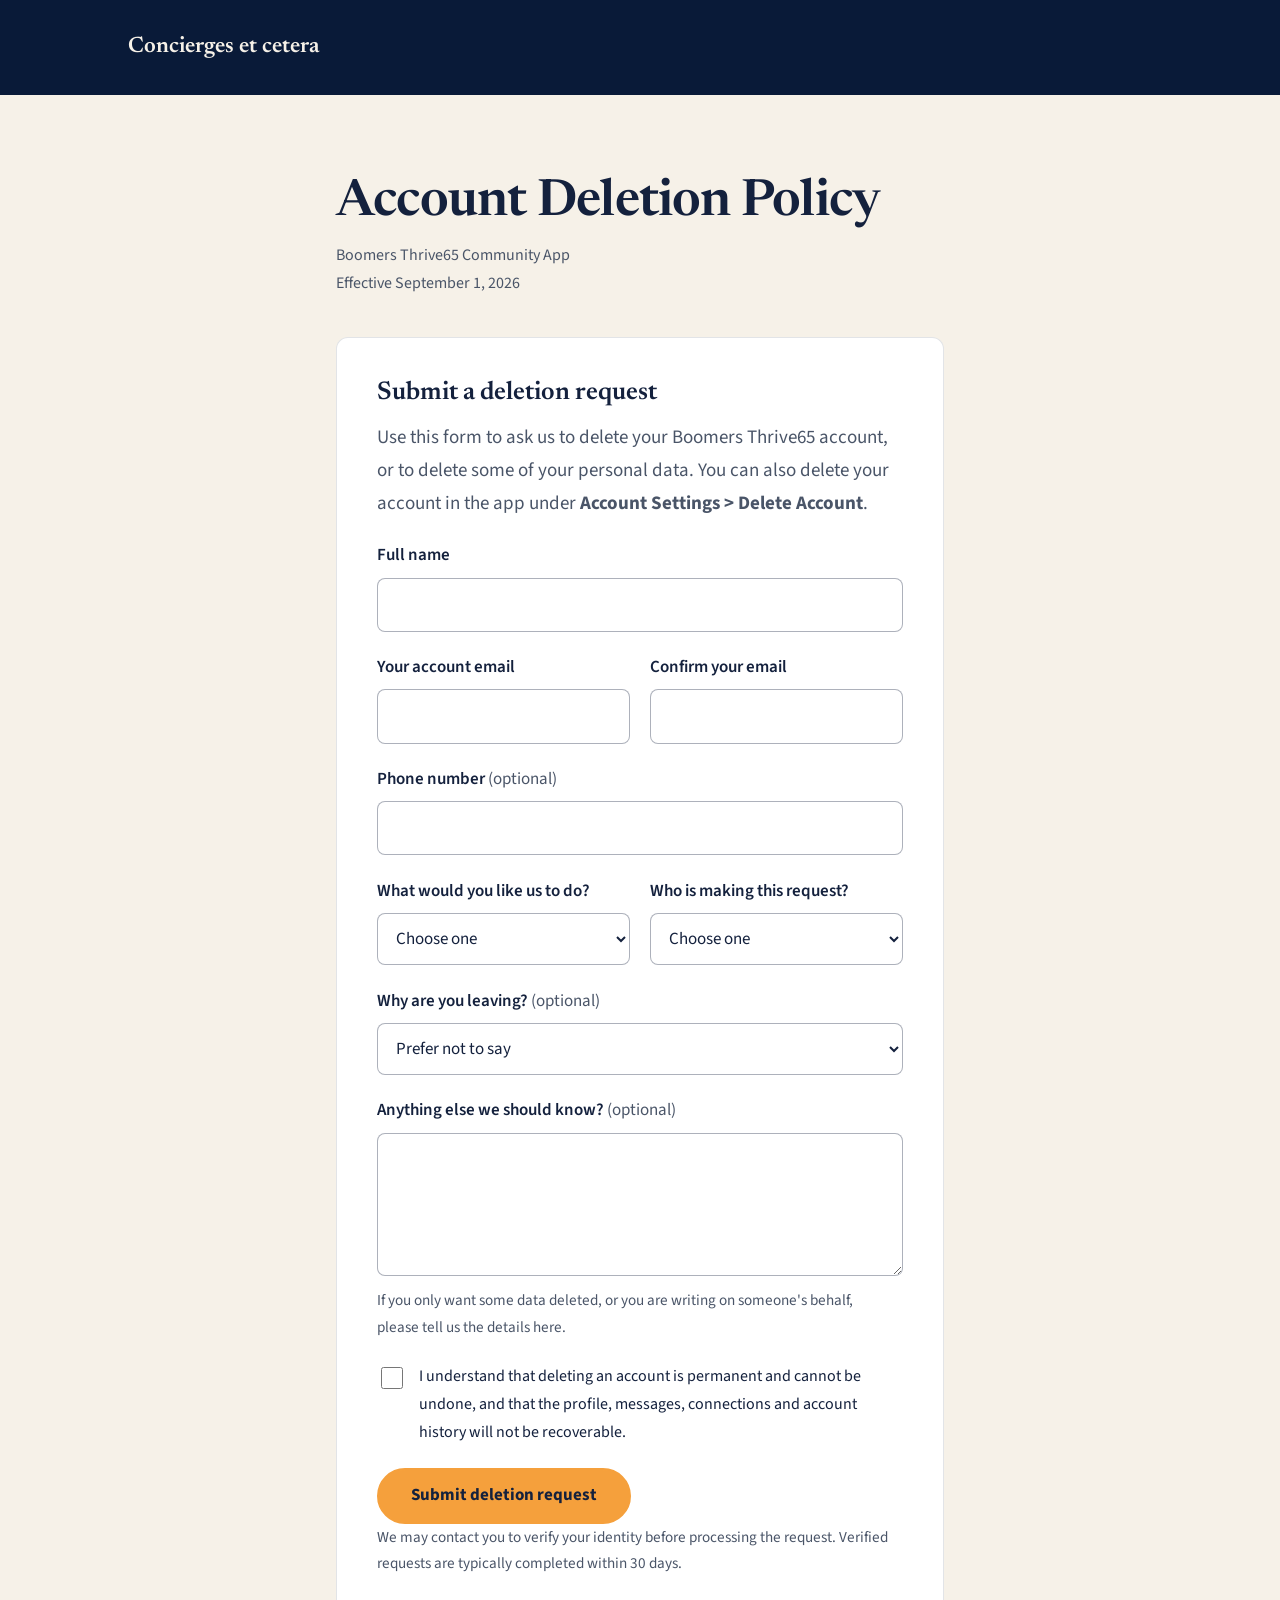
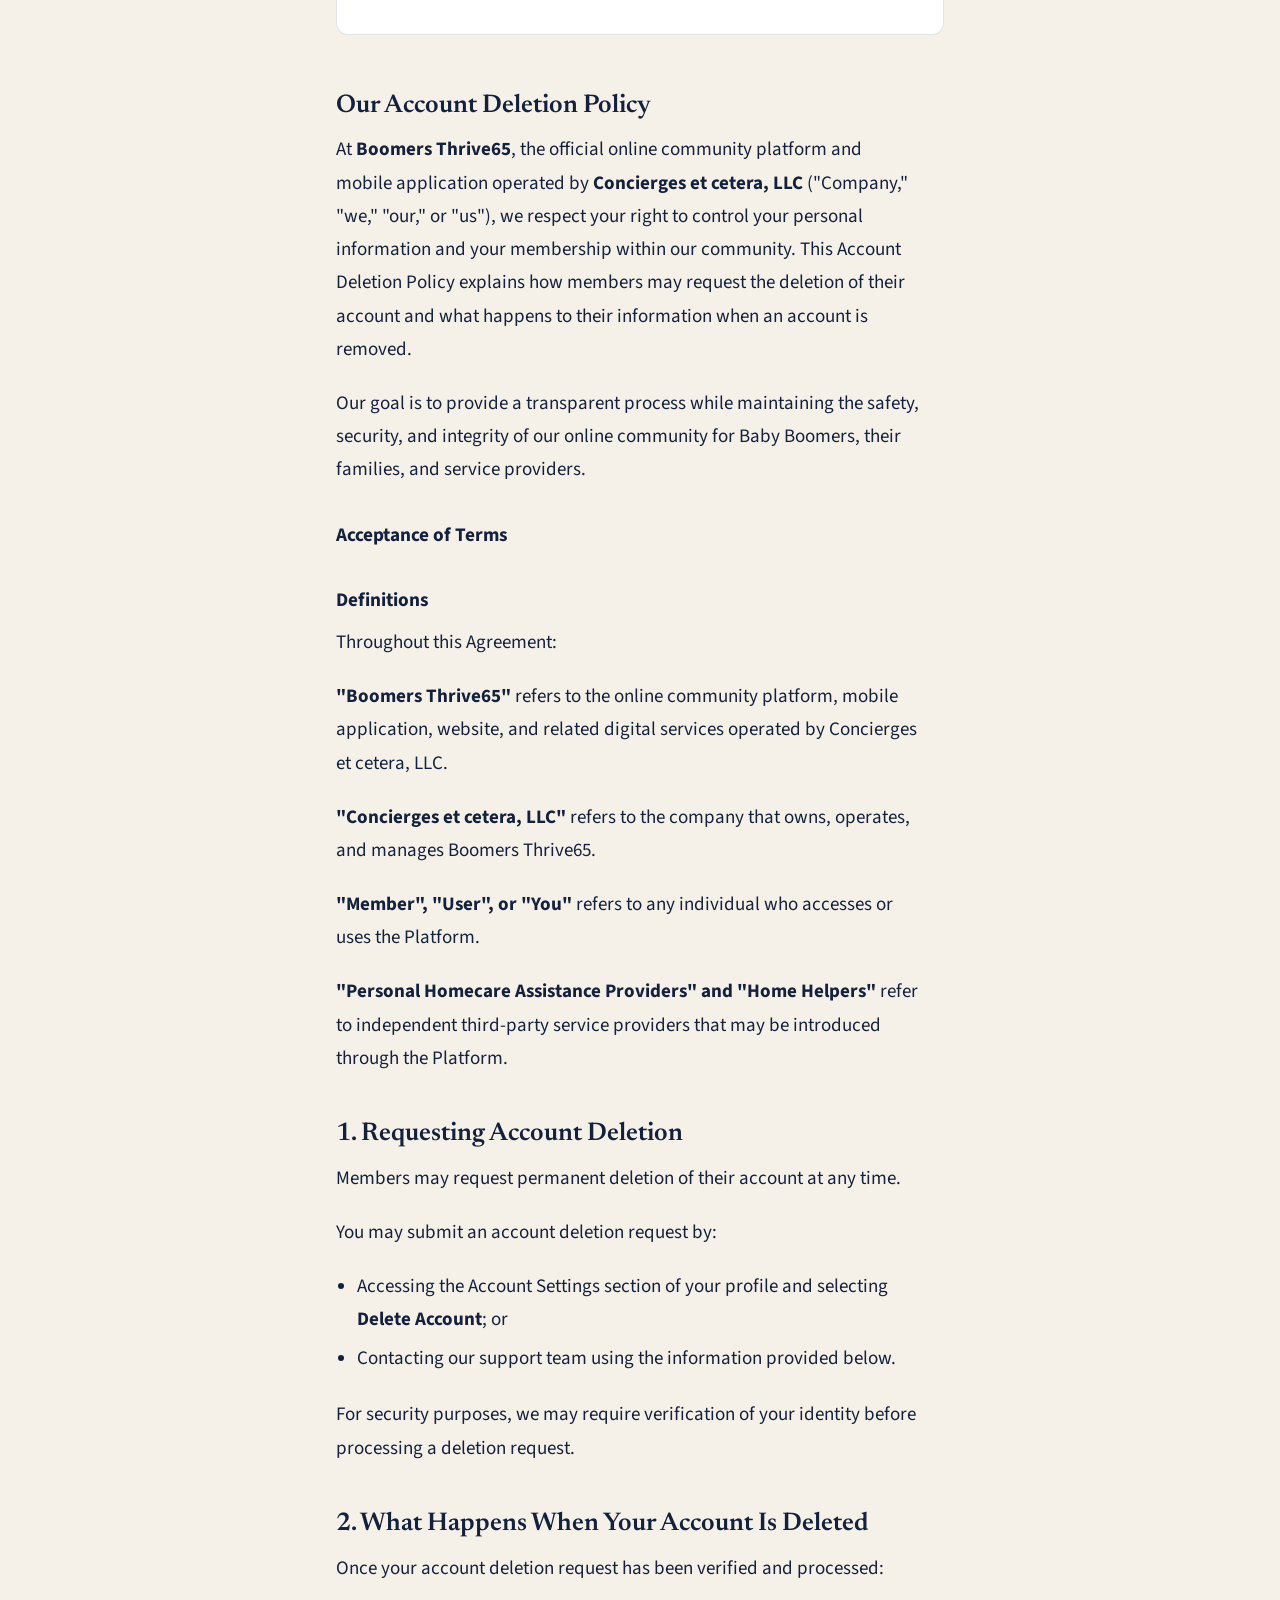
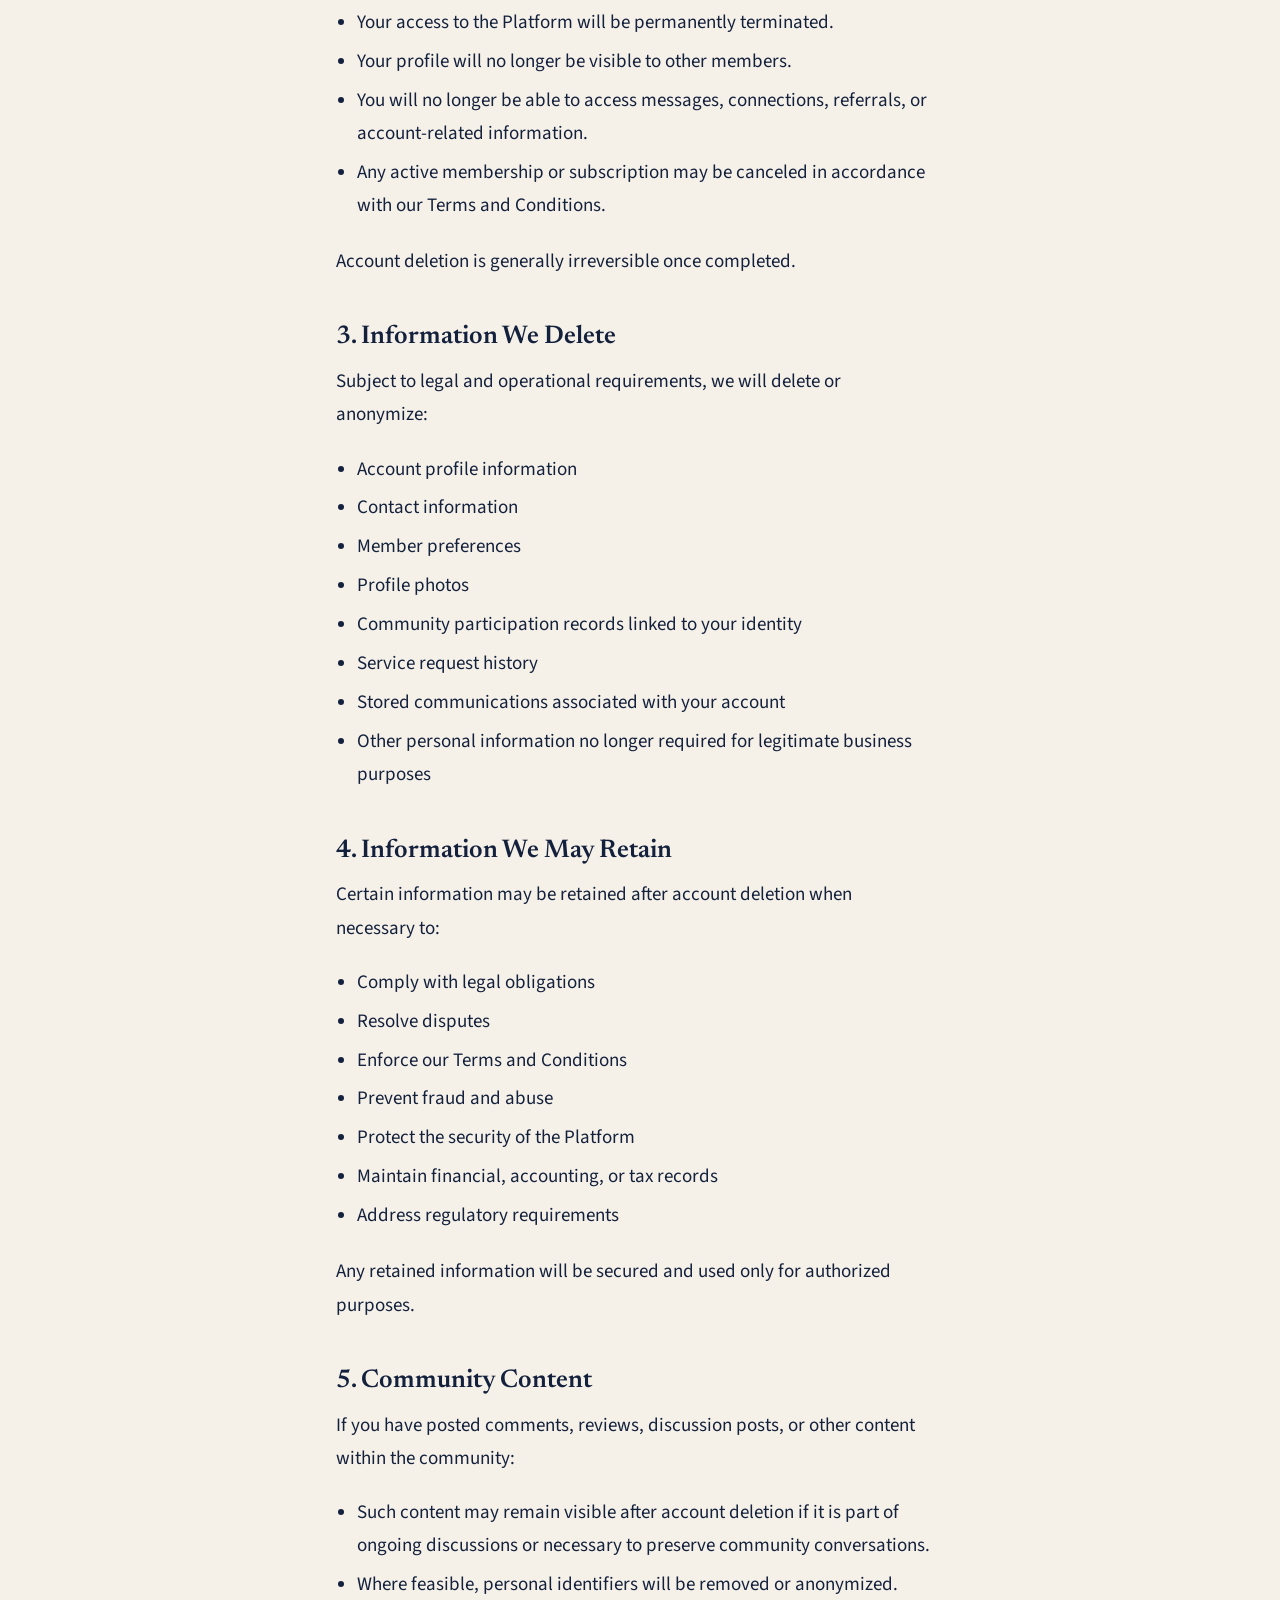
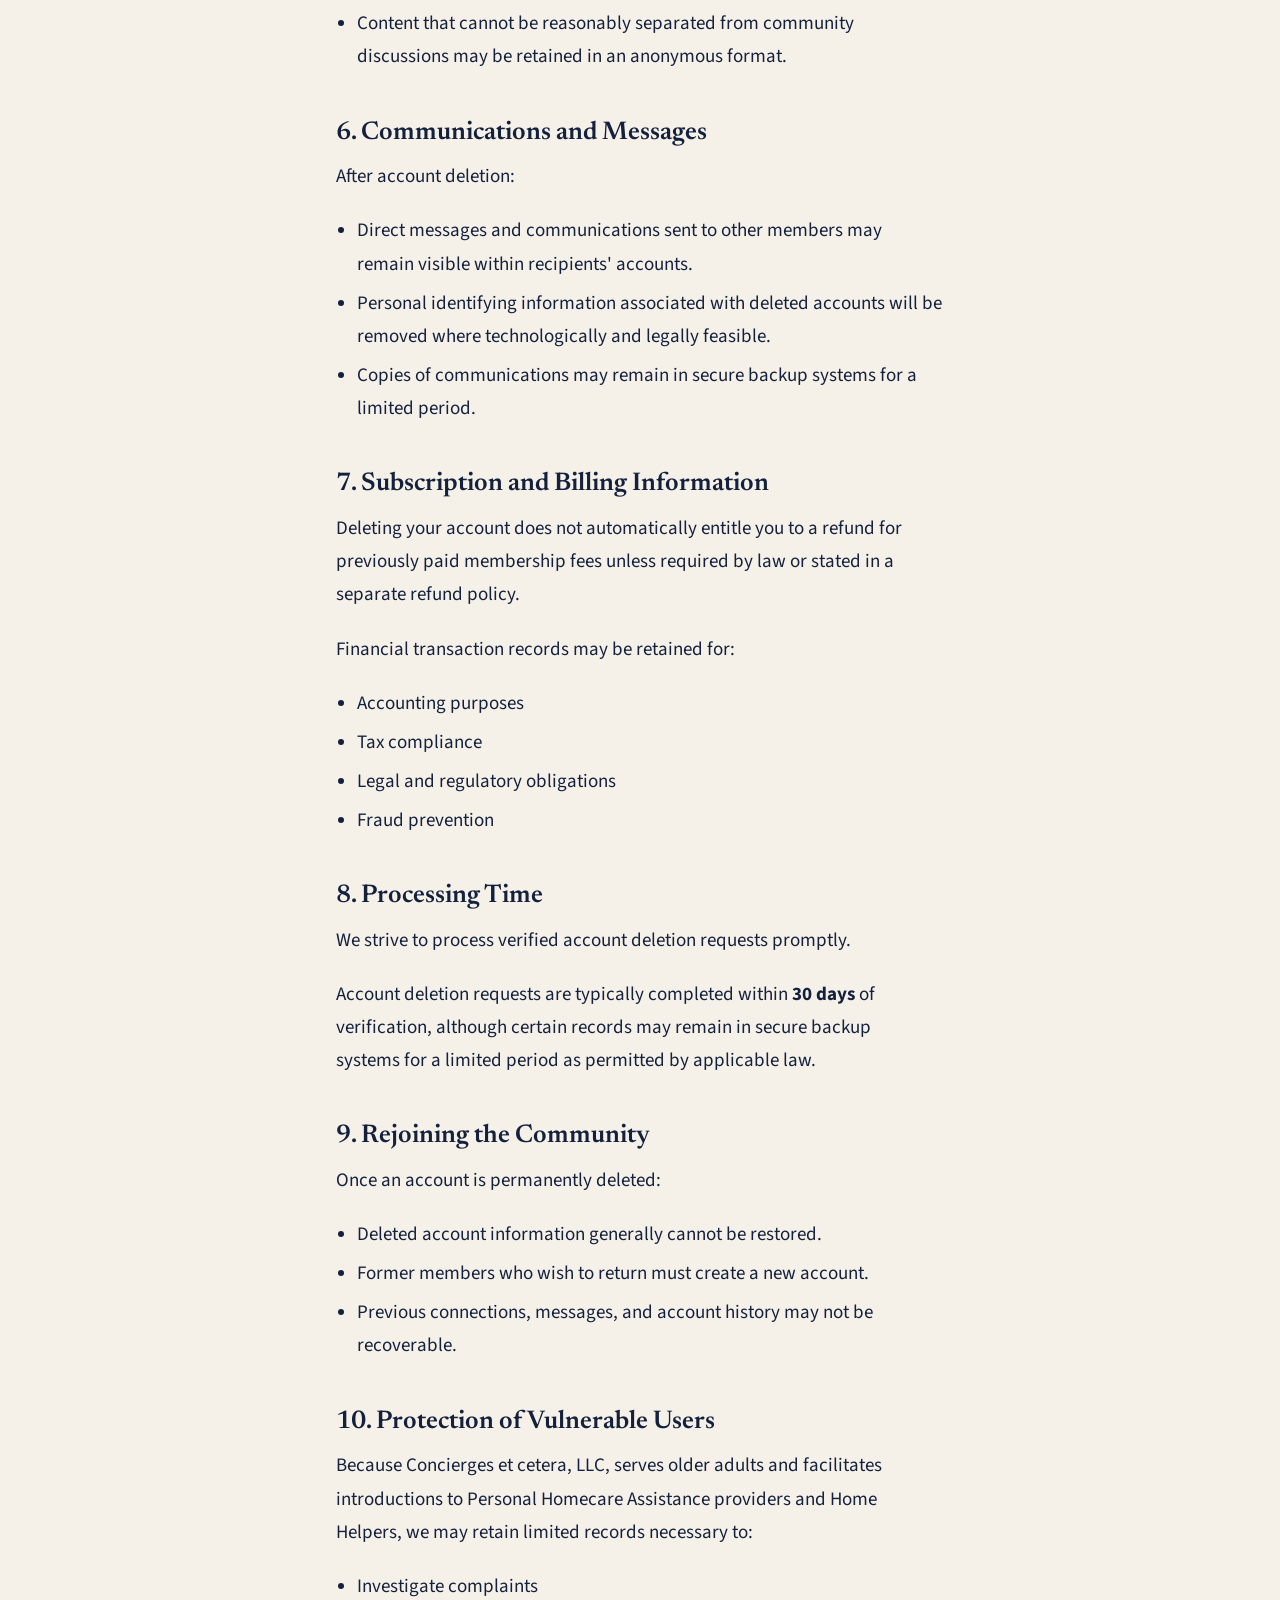
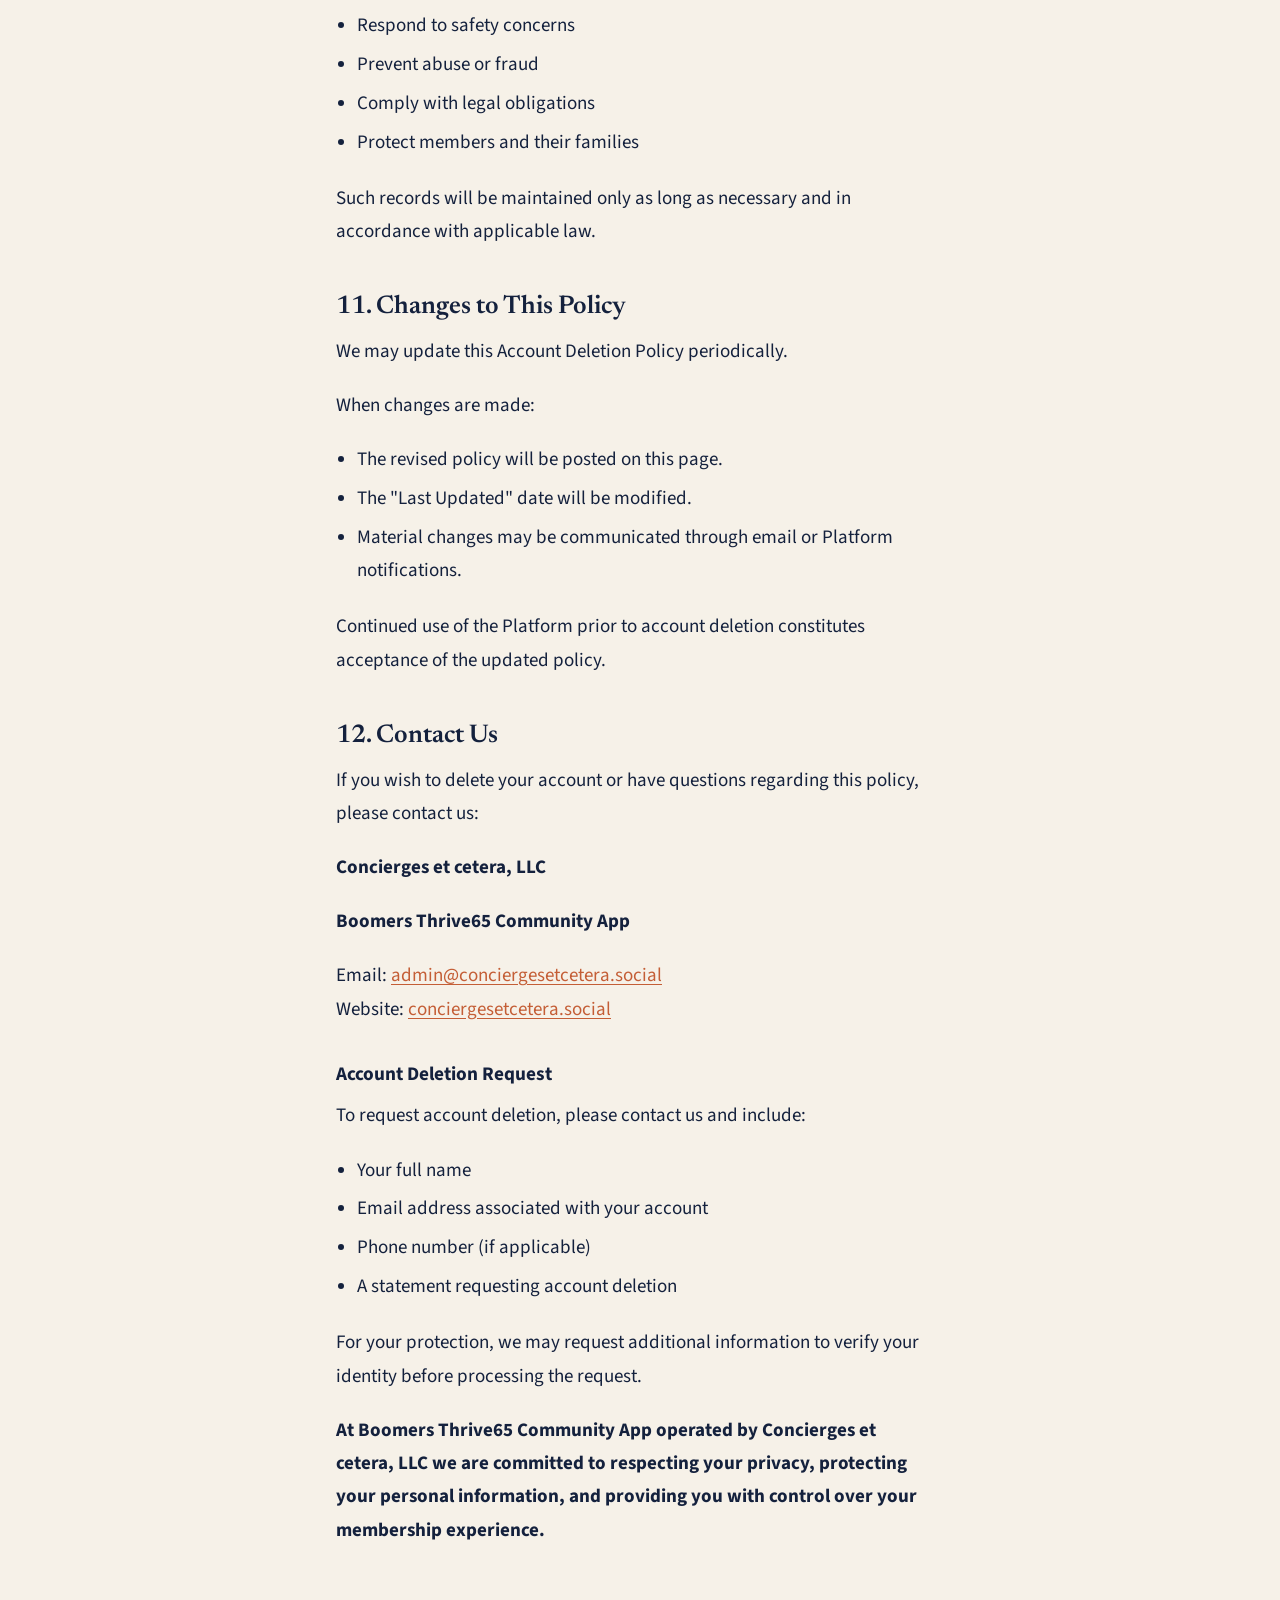
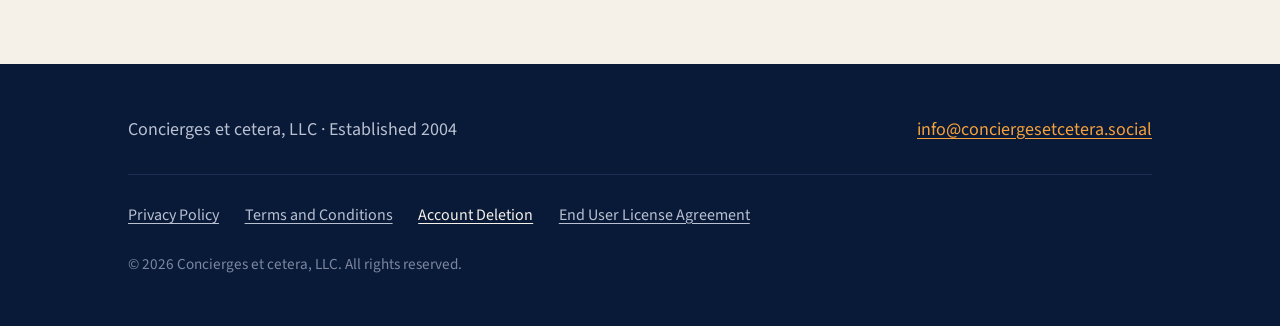
==== commit e30d295e: "Add account deletion request form with validation and styling" ====
--- a/account-deletion/index.html
+++ b/account-deletion/index.html
@@ -15,6 +15,51 @@
 <link rel="preconnect" href="https://fonts.gstatic.com" crossorigin>
 <link href="https://fonts.googleapis.com/css2?family=Newsreader:opsz,wght@6..72,600&family=Source+Sans+3:wght@400;600;700&display=swap" rel="stylesheet">
 <link rel="stylesheet" href="/assets/legal.css">
+<style>
+  /* Deletion request form — only used on this page */
+  .delete-request{
+    background:#fff; border:1px solid rgba(20,33,61,.12); border-radius:12px;
+    padding:clamp(1.5rem, 4vw, 2.5rem); margin:0 0 3.5rem;
+  }
+  .delete-request h2{ margin-top:0; }
+  .form-intro{ color:var(--ink-soft); }
+  .field{ margin:0 0 1.35rem; }
+  .field-row{ display:grid; gap:0 1.25rem; align-items:end; }
+  @media (min-width:40rem){ .field-row{ grid-template-columns:1fr 1fr; } }
+  .field label{ display:block; font-weight:600; font-size:1.0625rem; margin-bottom:.4rem; }
+  .opt{ font-weight:400; color:var(--ink-soft); }
+  .field input[type=text], .field input[type=email], .field input[type=tel],
+  .field select, .field textarea{
+    width:100%; min-height:3.25rem; padding:.7rem .9rem;
+    font:inherit; font-size:1.0625rem; color:var(--ink);
+    background:#fff; border:1px solid rgba(20,33,61,.35); border-radius:8px;
+  }
+  .field textarea{ min-height:7rem; resize:vertical; }
+  .field input:focus, .field select:focus, .field textarea:focus{
+    outline:3px solid var(--amber); outline-offset:1px; border-color:var(--ink);
+  }
+  .field [aria-invalid="true"]{ border-color:#B42318; border-width:2px; }
+  .check{ display:flex; gap:.8rem; align-items:flex-start; }
+  .check input{ width:1.4rem; height:1.4rem; margin-top:.3rem; flex:none; accent-color:var(--navy); }
+  .check label{ font-weight:400; font-size:1rem; margin:0; }
+  .hint{ font-size:.95rem; color:var(--ink-soft); margin:.5rem 0 0; }
+  .trap{ position:absolute; left:-9999px; }
+  .form-error{
+    background:#FEF3F2; border-left:3px solid #B42318; color:#7A271A;
+    padding:.8rem 1rem; font-size:1rem; margin:0 0 1.25rem;
+  }
+  .btn-submit{
+    min-height:3.5rem; padding:.7rem 2rem; font:inherit; font-size:1.0625rem; font-weight:700;
+    color:var(--ink); background:var(--amber); border:2px solid var(--amber);
+    border-radius:999px; cursor:pointer;
+  }
+  .btn-submit:hover{ background:#ffb455; border-color:#ffb455; }
+  .btn-submit[disabled]{ opacity:.6; cursor:wait; }
+  @media (max-width:40rem){ .btn-submit{ width:100%; padding-inline:1rem; } }
+  .form-done h3{ margin-top:0; }
+  .form-done:focus{ outline:none; }
+  .policy-start{ margin-top:0; }
+</style>
 </head>
 <body>
 
@@ -26,6 +71,107 @@
   <div class="wrap doc-inner">
     <h1>Account Deletion Policy</h1>
     <p class="updated">Boomers Thrive65 Community App<br>Effective September 1, 2026</p>
+
+    <!-- ===================== ACCOUNT DELETION REQUEST FORM =====================
+         Submissions are emailed to admin@conciergesetcetera.social by Web3Forms
+         (free plan, 250 requests a month). Form created at
+         https://web3forms.com with admin@conciergesetcetera.social as the
+         recipient, access key is safe to publish.
+         ========================================================================= -->
+    <section class="delete-request" id="request" aria-labelledby="request-title">
+      <h2 id="request-title">Submit a deletion request</h2>
+      <p class="form-intro">Use this form to ask us to delete your Boomers Thrive65 account, or to delete some of your personal data. You can also delete your account in the app under <strong>Account Settings &gt; Delete Account</strong>.</p>
+
+      <form id="delete-form" action="https://api.web3forms.com/submit" method="POST" novalidate>
+        <input type="hidden" name="access_key" value="YOUR_WEB3FORMS_ACCESS_KEY">
+        <input type="hidden" name="subject" value="Account deletion request — Boomers Thrive65">
+        <input type="hidden" name="from_name" value="Boomers Thrive65 website">
+        <input type="hidden" name="redirect" value="https://conciergesetcetera.social/account-deletion/?sent=1#request">
+        <!-- Spam trap: people never see or tick this box, bots do -->
+        <input type="checkbox" name="botcheck" class="trap" tabindex="-1" autocomplete="off" aria-hidden="true">
+
+        <div class="field">
+          <label for="f-name">Full name</label>
+          <input id="f-name" name="name" type="text" autocomplete="name" required>
+        </div>
+
+        <div class="field-row">
+          <div class="field">
+            <label for="f-email">Your account email</label>
+            <input id="f-email" name="email" type="email" autocomplete="email" required>
+          </div>
+          <div class="field">
+            <label for="f-email2">Confirm your email</label>
+            <input id="f-email2" name="confirm_email" type="email" autocomplete="email" required>
+          </div>
+        </div>
+
+        <div class="field">
+          <label for="f-phone">Phone number <span class="opt">(optional)</span></label>
+          <input id="f-phone" name="phone" type="tel" autocomplete="tel">
+        </div>
+
+        <div class="field-row">
+          <div class="field">
+            <label for="f-type">What would you like us to do?</label>
+            <select id="f-type" name="request_type" required>
+              <option value="">Choose one</option>
+              <option>Delete my account and all my personal data</option>
+              <option>Delete some of my personal data, but keep my account</option>
+            </select>
+          </div>
+          <div class="field">
+            <label for="f-who">Who is making this request?</label>
+            <select id="f-who" name="requested_by" required>
+              <option value="">Choose one</option>
+              <option>I am the account holder</option>
+              <option>A family member or authorized representative</option>
+            </select>
+          </div>
+        </div>
+
+        <div class="field">
+          <label for="f-reason">Why are you leaving? <span class="opt">(optional)</span></label>
+          <select id="f-reason" name="reason">
+            <option value="">Prefer not to say</option>
+            <option>I no longer need the service</option>
+            <option>I don't use the app often enough</option>
+            <option>The membership cost</option>
+            <option>The app is difficult to use</option>
+            <option>Privacy or safety concerns</option>
+            <option>A change in health or personal circumstances</option>
+            <option>I have another account</option>
+            <option>Other (please tell us below)</option>
+          </select>
+        </div>
+
+        <div class="field">
+          <label for="f-message">Anything else we should know? <span class="opt">(optional)</span></label>
+          <textarea id="f-message" name="message" rows="4"></textarea>
+          <p class="hint">If you only want some data deleted, or you are writing on someone's behalf, please tell us the details here.</p>
+        </div>
+
+        <div class="field check">
+          <input id="f-ack" name="acknowledgment" type="checkbox" value="Confirmed" required>
+          <label for="f-ack">I understand that deleting an account is permanent and cannot be undone, and that the profile, messages, connections and account history will not be recoverable.</label>
+        </div>
+
+        <p class="form-error" id="form-error" role="alert" hidden></p>
+
+        <button type="submit" class="btn-submit">Submit deletion request</button>
+        <p class="hint">We may contact you to verify your identity before processing the request. Verified requests are typically completed within 30 days.</p>
+      </form>
+
+      <div class="form-done" id="form-done" role="status" tabindex="-1" hidden>
+        <h3>Thank you, your request has been sent</h3>
+        <p>We will contact you at the email address you gave us to verify your identity and confirm your request. Verified requests are typically completed within 30 days.</p>
+        <p>Questions in the meantime: <a href="mailto:admin@conciergesetcetera.social">admin@conciergesetcetera.social</a></p>
+      </div>
+    </section>
+
+    <h2 class="policy-start">Our Account Deletion Policy</h2>
+    <!-- =================== END ACCOUNT DELETION REQUEST FORM =================== -->
+
 
     <p>At <strong>Boomers Thrive65</strong>, the official online community platform and mobile application operated by <strong>Concierges et cetera, LLC</strong> ("Company," "we," "our," or "us"), we respect your right to control your personal information and your membership within our community. This Account Deletion Policy explains how members may request the deletion of their account and what happens to their information when an account is removed.</p>
 <p>Our goal is to provide a transparent process while maintaining the safety, security, and integrity of our online community for Baby Boomers, their families, and service providers.</p>
@@ -165,5 +311,72 @@
 </footer>
 
 <script>document.getElementById('yr').textContent = new Date().getFullYear();</script>
+<script>
+(function () {
+  var form = document.getElementById('delete-form');
+  var done = document.getElementById('form-done');
+  var errorBox = document.getElementById('form-error');
+  var button = form.querySelector('.btn-submit');
+  var el = form.elements;
+
+  function showDone() {
+    form.hidden = true;
+    done.hidden = false;
+    done.focus();
+  }
+
+  // Arrived back here after a no-JavaScript submission
+  if (/[?&]sent=1/.test(location.search)) showDone();
+
+  function fail(message, field) {
+    errorBox.textContent = message;
+    errorBox.hidden = false;
+    if (field) { field.setAttribute('aria-invalid', 'true'); field.focus(); }
+    else errorBox.scrollIntoView({ block: 'center' });
+  }
+
+  form.addEventListener('input', function (e) {
+    e.target.removeAttribute('aria-invalid');
+  });
+
+  form.addEventListener('submit', function (e) {
+    e.preventDefault();
+    errorBox.hidden = true;
+
+    var name = el['name'].value.trim();
+    var email = el['email'].value.trim();
+    var email2 = el['confirm_email'].value.trim();
+    if (!name) return fail('Please enter your full name.', el['name']);
+    if (!el['email'].checkValidity() || !email) return fail('Please enter a valid email address.', el['email']);
+    if (email.toLowerCase() !== email2.toLowerCase()) return fail('The two email addresses do not match.', el['confirm_email']);
+    if (!el['request_type'].value) return fail('Please choose what you would like us to do.', el['request_type']);
+    if (!el['requested_by'].value) return fail('Please tell us who is making this request.', el['requested_by']);
+    if (!el['acknowledgment'].checked) return fail('Please tick the box to confirm you understand deletion is permanent.', el['acknowledgment']);
+
+    button.disabled = true;
+    button.textContent = 'Sending…';
+
+    var data = Object.fromEntries(new FormData(form));
+    delete data.redirect;
+    fetch(form.action, {
+      method: 'POST',
+      headers: { 'Content-Type': 'application/json', 'Accept': 'application/json' },
+      body: JSON.stringify(data)
+    })
+      .then(function (r) { return r.json(); })
+      .then(function (res) {
+        if (res.success) return showDone();
+        throw new Error(res.message);
+      })
+      .catch(function () {
+        fail('Sorry, your request could not be sent. Please try again, or email us at admin@conciergesetcetera.social.');
+      })
+      .finally(function () {
+        button.disabled = false;
+        button.textContent = 'Submit deletion request';
+      });
+  });
+})();
+</script>
 </body>
 </html>
